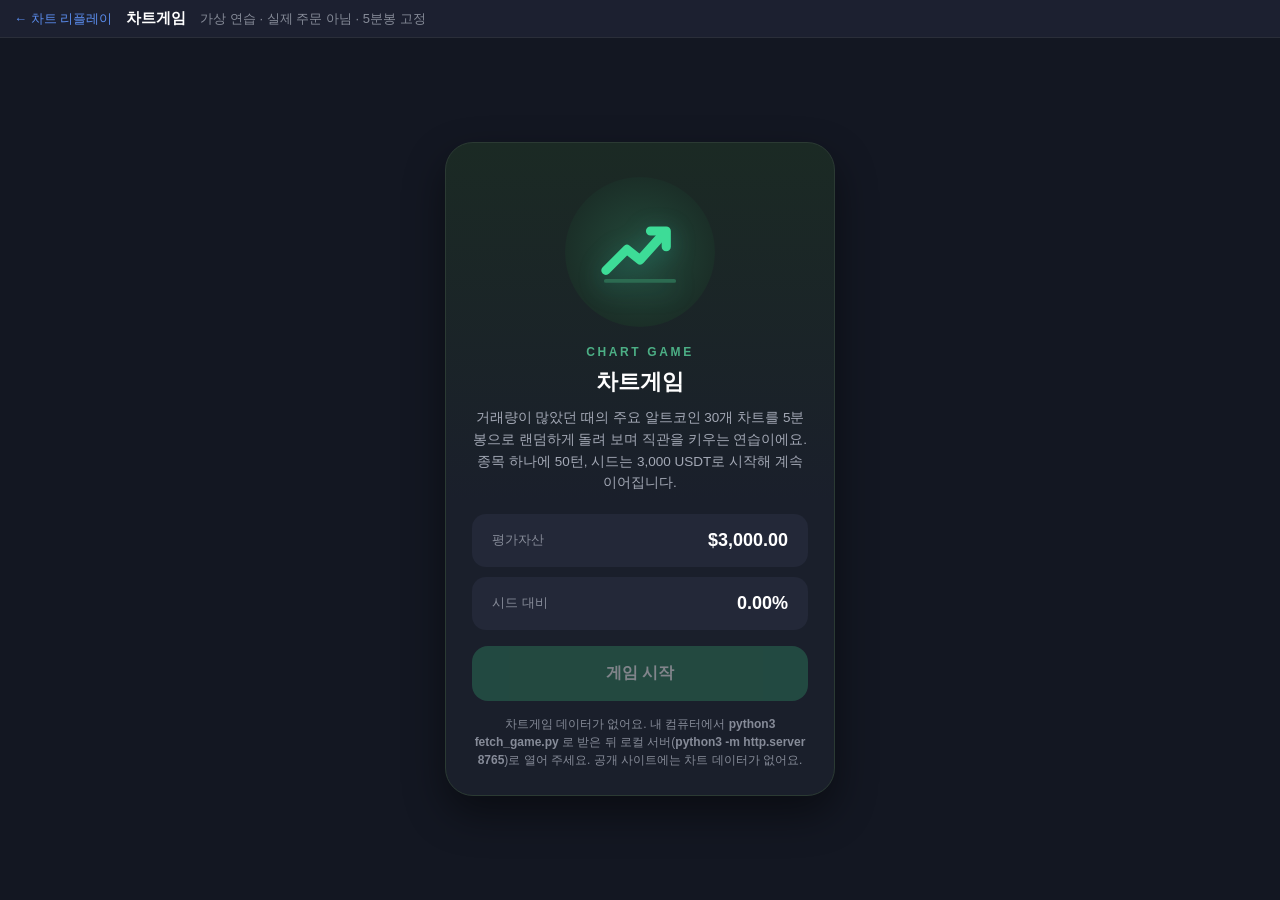
==== game.html @ fd0ad3f1 "차트게임: 거래량 많던 때 주요 알트코인 30개 5분봉 랜덤 연습 - game.html: 시드 3000 USDT 고정(초기화 없음), 종목당 50턴, 새 종목 5초 대기 후 [다음" ====
<!DOCTYPE html>
<html lang="ko">
<head>
<meta charset="utf-8">
<title>차트게임</title>
<script src="lib/lightweight-charts.standalone.production.js"></script>
<link rel="stylesheet" href="draw.css">
<style>
  :root { --bg:#131722; --panel:#1c2030; --card:#1e222d; --line:#2a2e39; --text:#d1d4dc; --dim:#868b98; --up:#26a69a; --down:#ef5350; --accent:#2962ff; --green:#2e7d5b; }
  * { box-sizing:border-box; }
  body { margin:0; background:var(--bg); color:var(--text); font:13px -apple-system, "Apple SD Gothic Neo", sans-serif; height:100vh; display:flex; flex-direction:column; }
  a { color:#5b8def; text-decoration:none; }
  button { background:#262b3c; color:var(--text); border:1px solid #363c4e; border-radius:6px; padding:5px 9px; font:inherit; cursor:pointer; }
  button:hover:not(:disabled) { border-color:#5a6175; }
  button:disabled { opacity:.45; cursor:not-allowed; }
  input { background:#262b3c; color:var(--text); border:1px solid #363c4e; border-radius:6px; padding:5px 8px; font:inherit; }
  .up { color:var(--up); } .down { color:var(--down); } .dim { color:var(--dim); }
  .num { font-variant-numeric:tabular-nums; }
  kbd { display:inline-block; min-width:18px; text-align:center; background:#262b3c; border:1px solid #363c4e; border-radius:3px; padding:0 4px; font:11px ui-monospace, Menlo, monospace; color:#b2b5be; }

  header { display:flex; align-items:center; gap:14px; padding:9px 14px; background:var(--panel); border-bottom:1px solid var(--line); }
  header b { font-size:15px; color:#fff; }

  /* 시작 화면 카드 */
  #home { flex:1; display:flex; align-items:center; justify-content:center; padding:24px; }
  .card { width:390px; background:linear-gradient(180deg, #1b2a24 0%, #1a1f2b 55%); border:1px solid #2b3a33; border-radius:28px; padding:34px 26px 26px; text-align:center; box-shadow:0 18px 40px rgba(0,0,0,.45); }
  .card .ico { width:150px; height:150px; margin:0 auto 18px; border-radius:50%; background:radial-gradient(circle, #23493a 0%, #1b2f28 70%, transparent 72%); display:flex; align-items:center; justify-content:center; }
  .card .ico svg { width:84px; height:84px; filter:drop-shadow(0 6px 12px rgba(38,166,154,.35)); }
  .card .kick { color:#4caf85; letter-spacing:.22em; font-weight:700; font-size:12px; }
  .card h1 { color:#fff; font-size:22px; margin:8px 0 10px; }
  .card p { color:#a3a8b5; line-height:1.6; margin:0 0 20px; font-size:13.5px; }
  .card .row { display:flex; justify-content:space-between; align-items:center; background:#232838; border-radius:14px; padding:16px 20px; margin-bottom:10px; }
  .card .row .l { color:var(--dim); } .card .row .r { color:#fff; font-size:18px; font-weight:700; }
  .card .go { width:100%; background:var(--green); border:none; border-radius:16px; padding:17px 0; color:#fff; font-size:16px; font-weight:700; margin-top:6px; }
  .card .go:hover { background:#348c66; }
  .card .note { margin-top:14px; font-size:12px; color:var(--dim); line-height:1.5; }

  /* 게임 화면 */
  #game { flex:1; display:none; min-height:0; }
  #left { flex:1; min-width:0; display:flex; flex-direction:column; }
  #chart { flex:1; min-width:0; min-height:0; position:relative; overflow:hidden; cursor:crosshair; }
  #legend { position:absolute; top:6px; left:8px; z-index:5; pointer-events:none; font-size:13px; font-variant-numeric:tabular-nums; background:rgba(19,23,34,.75); padding:3px 6px; border-radius:4px; }
  #legend .k { color:var(--dim); margin-left:9px; } #legend .k:first-child { margin-left:0; }
  #bottom { height:200px; flex:none; border-top:1px solid var(--line); background:#161a25; display:flex; flex-direction:column; }
  #bottom .bh { padding:8px 12px; border-bottom:1px solid var(--line); display:flex; gap:12px; align-items:center; }
  #hist { flex:1; overflow:auto; }
  #hist table { border-collapse:collapse; width:100%; font-size:12px; }
  #hist th { position:sticky; top:0; background:#161a25; color:var(--dim); font-weight:normal; text-align:left; padding:6px 10px; white-space:nowrap; }
  #hist td { padding:5px 10px; white-space:nowrap; border-top:1px solid #1f2433; }
  #hist .empty { text-align:center; color:var(--dim); padding:34px 0; }

  #side { width:350px; flex:none; border-left:1px solid var(--line); background:var(--panel); padding:12px; display:flex; flex-direction:column; gap:10px; overflow:auto; }
  .box { background:var(--card); border:1px solid var(--line); border-radius:10px; padding:12px 14px; }
  .kv { display:flex; justify-content:space-between; align-items:baseline; margin-top:6px; }
  .kv .k { color:var(--dim); }
  #roi { font-size:26px; font-weight:700; }
  #eq { font-size:20px; font-weight:700; color:#fff; }
  .turnrow { display:flex; align-items:center; gap:10px; }
  .prog { flex:1; height:6px; background:#2a2e39; border-radius:3px; overflow:hidden; }
  .prog i { display:block; height:100%; width:0; background:#5b8def; border-radius:3px; transition:width .15s; }
  #btnNextCoin { background:#1e2a4a; border-color:#2f4a8a; color:#8fb0ff; white-space:nowrap; min-width:92px; }
  .acts { display:grid; grid-template-columns:1fr 1fr 1fr; gap:8px; }
  .acts button { height:52px; font-size:15px; font-weight:700; border-radius:8px; }
  #btnBuy { background:#1f7a4d; border-color:#26a069; color:#fff; }
  #btnSell { background:#a8363a; border-color:#d0464a; color:#fff; }
  #btnHold { background:#2a2f40; }
  .pcts { display:flex; gap:6px; align-items:center; margin-top:12px; }
  .pcts button { flex:1; padding:6px 0; }
  .pcts button.on { background:#e8eaed; color:#131722; border-color:#e8eaed; font-weight:700; }
  .pcts input { width:62px; text-align:center; padding:6px 4px; }
  .pcts input.on { border-color:#e8eaed; }
  .levrow { display:flex; align-items:center; gap:8px; margin-top:10px; }
  .levrow input { width:58px; text-align:right; }
  .keys { margin-top:12px; color:var(--dim); font-size:12px; display:flex; gap:10px; justify-content:center; flex-wrap:wrap; }
  #msg { min-height:18px; margin-top:8px; font-size:12px; }

  #chartRow { position:relative; }
  #result { position:absolute; inset:0; z-index:8; display:none; align-items:center; justify-content:center; background:rgba(10,12,18,.55); }
  #result .rc { background:var(--card); border:1px solid #363c4e; border-radius:14px; padding:22px 26px; min-width:340px; text-align:center; box-shadow:0 10px 30px rgba(0,0,0,.5); }
  #result h2 { margin:0 0 4px; color:#fff; font-size:20px; }
  #result .big { font-size:24px; font-weight:700; margin:12px 0 4px; }
  #result button { margin-top:16px; background:var(--green); border:none; color:#fff; font-weight:700; padding:10px 28px; border-radius:10px; font-size:14px; }
</style>
</head>
<body>
<header>
  <a href="replay.html">← 차트 리플레이</a>
  <b>차트게임</b>
  <span class="dim">가상 연습 · 실제 주문 아님 · 5분봉 고정</span>
  <span style="margin-left:auto" class="dim" id="hdrNote"></span>
</header>

<section id="home">
  <div class="card">
    <div class="ico"><svg viewBox="0 0 64 64" fill="none"><path d="M6 46 L22 30 L32 38 L50 18" stroke="#3ddc97" stroke-width="7" stroke-linecap="round" stroke-linejoin="round"/><path d="M40 16 H52 V28" stroke="#3ddc97" stroke-width="7" stroke-linecap="round" stroke-linejoin="round"/><path d="M6 54 H58" stroke="#2c6b51" stroke-width="3" stroke-linecap="round"/></svg></div>
    <div class="kick">CHART GAME</div>
    <h1>차트게임</h1>
    <p>거래량이 많았던 때의 주요 알트코인 30개 차트를 5분봉으로 랜덤하게 돌려 보며 직관을 키우는 연습이에요. 종목 하나에 50턴, 시드는 3,000 USDT로 시작해 계속 이어집니다.</p>
    <div class="row"><span class="l">평가자산</span><span class="r num" id="homeEq">$3,000.00</span></div>
    <div class="row"><span class="l">시드 대비</span><span class="r num" id="homeRoi">+0.00%</span></div>
    <button class="go" id="btnGo">게임 시작</button>
    <div class="note" id="homeNote">초기 시드 3,000 USDT 고정 · 잔고 초기화 없음</div>
  </div>
</section>

<section id="game">
  <div id="left">
    <div id="chartRow">
      <div id="tools"></div>
      <div id="chart"><div id="legend"></div><svg id="drawLayer"></svg><div id="drawBar"></div>
        <input id="drawInput" placeholder="글자를 쓰고 Enter"><button id="zoomReset" title="확대 전으로 돌아가기">↺ 확대 풀기</button></div>
      <div id="result"><div class="rc" id="resultBody"></div></div>
    </div>
    <div id="bottom">
      <div class="bh"><b>지난 종목 기록</b><span class="dim num" id="histSum"></span></div>
      <div id="hist"></div>
    </div>
  </div>
  <aside id="side">
    <div class="box">
      <div class="kv" style="margin-top:0">
        <div><div class="dim">수익률 <span style="font-size:11px">(시드 3,000 대비)</span></div><div id="roi" class="num">+0.00%</div></div>
        <div style="text-align:right"><div class="dim">평가자산</div><div id="eq" class="num">$3,000.00</div></div>
      </div>
      <div style="border-top:1px solid var(--line); margin:10px 0 4px"></div>
      <div class="kv"><span class="k">현금(주문 가능)</span><span class="num" id="cash">-</span></div>
      <div class="kv"><span class="k">포지션</span><span class="num" id="posTxt">없음</span></div>
      <div id="posMore" class="num" style="font-size:12px; color:var(--dim); text-align:right; margin-top:3px"></div>
      <div class="kv"><span class="k">이번 종목 손익</span><span class="num" id="roundPnl">-</span></div>
    </div>
    <div class="box">
      <div class="turnrow">
        <span class="dim">턴</span>
        <div class="prog"><i id="progBar"></i></div>
        <span class="num" id="turnTxt">1/50</span>
        <button id="btnNextCoin">⏩ 다음종목</button>
      </div>
    </div>
    <div class="box">
      <div class="acts">
        <button id="btnBuy">매수 (B)</button>
        <button id="btnHold">다음 (H)</button>
        <button id="btnSell">매도 (S)</button>
      </div>
      <div class="pcts" id="pcts">
        <span class="dim">비중</span>
        <button data-p="10">10%</button><button data-p="25">25%</button><button data-p="50">50%</button><button data-p="100" class="on">100%</button>
        <input id="pctIn" placeholder="직접" inputmode="decimal">
      </div>
      <div class="levrow"><span class="dim">레버리지</span><input id="lev" value="10" inputmode="numeric"><span>x</span><span class="dim" style="margin-left:auto">격리 · 시장가 · 수수료 0.05%</span></div>
      <div class="kv"><span class="k" id="availK">주문 가능</span><span class="num" id="avail">-</span></div>
      <div id="msg"></div>
      <div class="keys"><span><kbd>B</kbd> 매수(롱)</span><span><kbd>H</kbd> 다음</span><span><kbd>S</kbd> 매도(숏)</span><span><kbd>N</kbd> 다음종목</span></div>
    </div>
    <div class="dim" style="font-size:12px; line-height:1.6">
      · 매수 = 롱, 매도 = 숏. 포지션과 반대 버튼은 비중만큼 줄이기(100% = 전부 청산).<br>
      · 지금 보이는 마지막 봉 종가에 체결. 강제 청산가는 격리 증거금 기준.<br>
      · 50턴째 봉 또는 [다음종목]에서 열린 포지션은 그 봉 종가로 자동 청산.<br>
      · 새 종목이 시작되면 5초 동안 [다음종목]을 누를 수 없어요.<br>
      · 턴 동안 종목 이름과 날짜는 가려지고, 종목이 끝나면 공개돼요.
    </div>
  </aside>
</section>

<script>
const KST_OFF = 9 * 3600;
const $ = (id) => document.getElementById(id);
const SEED = 3000;              // 초기 시드 고정
const TURNS = 50;               // 종목 하나당 턴 수
const PRE = 200;                // 시작할 때 미리 보여 주는 봉
const LOCK_MS = 5000;           // 새 종목 시작 후 [다음종목] 막는 시간
const FEE = 0.0005;             // 편도 수수료 0.05%
const STORE = 'chart-game-v1';  // 기존 연습 계좌(replay-account)와 따로

// draw.js 가 쓰는 공통 이름
let meta = { symbol: 'GAME', quote: 'USDT' };
let tfSec = 300;
let agg = [];                   // 지금까지 보이는 5분봉
let cursor = -1;                // 보이는 봉이 있으면 0 이상
let precision = 2;

// ---------------------------------------------------------------- 상태 (브라우저에만 저장)
let S = null;                   // { cash, lev, pos, round, history, n }
let full = [];                  // 이번 종목 봉 전체 (미리 보기 200 + 턴 50)
let index = null;
let nextLockTimer = null;

function newState() { return { cash: SEED, lev: 10, pos: null, round: null, history: [], n: 0 }; }
function loadState() {
  try { S = JSON.parse(localStorage.getItem(STORE)); } catch (e) { S = null; }
  if (!S || typeof S.cash !== 'number') S = newState();
}
function saveState() { localStorage.setItem(STORE, JSON.stringify(S)); }

// ---------------------------------------------------------------- 표시 도구
function pad(n) { return String(n).padStart(2, '0'); }
function fmtKstReal(ts) {
  const d = new Date((ts + KST_OFF) * 1000);
  return `${d.getUTCFullYear()}-${pad(d.getUTCMonth() + 1)}-${pad(d.getUTCDate())} ${pad(d.getUTCHours())}:${pad(d.getUTCMinutes())}`;
}
const hidden = () => !!(S && S.round && !S.round.done);
// 턴 동안은 날짜를 가린다(시각만). draw.js 의 수직선 이름표도 이걸 쓴다.
function fmtKst(ts) { const s = fmtKstReal(ts); return hidden() ? '····-··-·· ' + s.slice(11) : s; }
function fmtP(p) { return Number(p).toFixed(precision); }
function fmtBig(x) { if (x >= 1e8) return (x / 1e8).toFixed(2) + '억'; if (x >= 1e4) return (x / 1e4).toFixed(1) + '만'; return x.toFixed(0); }
function sgn(x, d = 2) { return (x > 0 ? '+' : '') + x.toFixed(d); }
const cls = (x) => (x > 0 ? 'up' : x < 0 ? 'down' : 'dim');
const usd = (x) => (x < 0 ? '-' : '') + '$' + Math.abs(x).toLocaleString('en-US', { minimumFractionDigits: 2, maximumFractionDigits: 2 });
const usdS = (x) => (x > 0 ? '+' : '') + usd(x);
let msgTimer = null;
function flash(msg, ms = 2600, kind = 'down') {
  $('msg').innerHTML = `<span class="${kind}">${msg}</span>`;
  clearTimeout(msgTimer); msgTimer = setTimeout(() => { $('msg').innerHTML = ''; }, ms);
}

// ---------------------------------------------------------------- 차트
const chart = LightweightCharts.createChart($('chart'), {
  autoSize: true,
  layout: { background: { color: '#131722' }, textColor: '#d1d4dc', fontFamily: '-apple-system, "Apple SD Gothic Neo", sans-serif' },
  grid: { vertLines: { visible: false }, horzLines: { visible: false } },
  crosshair: { mode: LightweightCharts.CrosshairMode.Normal },
  rightPriceScale: { borderColor: '#2a2e39' },
  timeScale: { borderColor: '#2a2e39', timeVisible: true, secondsVisible: false, rightOffset: 8,
    tickMarkFormatter: (t) => { const s = fmtKst(t - KST_OFF); return hidden() ? s.slice(11) : (s.slice(11) === '00:00' ? s.slice(5, 10) : s.slice(11)); } },
  localization: { locale: 'ko-KR', timeFormatter: (t) => fmtKst(t - KST_OFF) },
});
const candle = chart.addCandlestickSeries({ upColor: '#26a69a', downColor: '#ef5350', borderVisible: false, wickUpColor: '#26a69a', wickDownColor: '#ef5350' });
const volume = chart.addHistogramSeries({ priceFormat: { type: 'volume' }, priceScaleId: 'vol', priceLineVisible: false, lastValueVisible: false });
chart.priceScale('vol').applyOptions({ scaleMargins: { top: 0.8, bottom: 0 } });
candle.priceScale().applyOptions({ scaleMargins: { top: 0.06, bottom: 0.24 } });
let entryLine = null, liqLine = null;

const toC = (a) => ({ time: a.t + KST_OFF, open: a.o, high: a.h, low: a.l, close: a.c });
const toV = (a) => ({ time: a.t + KST_OFF, value: a.v, color: a.c >= a.o ? 'rgba(38,166,154,.5)' : 'rgba(239,83,80,.5)' });

function setPrecisionFor(price) {
  precision = Math.min(8, Math.max(2, 4 - Math.floor(Math.log10(Math.max(price, 1e-9)))));
  candle.applyOptions({ priceFormat: { type: 'price', precision, minMove: Math.pow(10, -precision) } });
}

function legend(a, prev) {
  if (!a) { $('legend').innerHTML = ''; return; }
  const ch = prev ? (a.c / prev.c - 1) * 100 : 0;
  const c = a.c >= a.o ? 'up' : 'down';
  $('legend').innerHTML = `<span class="k">${hidden() ? '??? · 5분' : esc(S.round.name) + ' ' + S.round.short + ' · 5분'}</span>` +
    `<span class="k">시</span> <span class="${c}">${fmtP(a.o)}</span><span class="k">고</span> <span class="${c}">${fmtP(a.h)}</span>` +
    `<span class="k">저</span> <span class="${c}">${fmtP(a.l)}</span><span class="k">종</span> <span class="${c}">${fmtP(a.c)}</span>` +
    `<span class="k">등락</span> <span class="${cls(ch)}">${sgn(ch)}%</span><span class="k">거래대금</span> ${fmtBig(a.qv || a.v * a.c)}`;
}
const esc = (s) => String(s).replace(/[&<>"]/g, (c) => ({ '&': '&amp;', '<': '&lt;', '>': '&gt;', '"': '&quot;' }[c]));
chart.subscribeCrosshairMove((p) => {
  if (!agg.length) return;
  let i = agg.length - 1;
  if (p && p.time != null) { const k = agg.findIndex((a) => a.t + KST_OFF === p.time); if (k >= 0) i = k; }
  legend(agg[i], agg[i - 1]);
});

// ---------------------------------------------------------------- 데이터
async function fetchText(url) {
  const res = await fetch(url, url.endsWith('index.json') ? { cache: 'no-store' } : {});
  if (!res.ok) throw new Error(res.status);
  const buf = new Uint8Array(await res.arrayBuffer());
  if (buf[0] === 0x1f && buf[1] === 0x8b) return await new Response(new Blob([buf]).stream().pipeThrough(new DecompressionStream('gzip'))).text();
  return new TextDecoder().decode(buf);
}
const fileCache = new Map();
async function loadFile(f) {
  if (!fileCache.has(f)) {
    fileCache.set(f, fetchText('data/' + f).then((txt) => {
      const out = [];
      const lines = txt.split(/\r?\n/);
      for (let i = 1; i < lines.length; i++) {
        const r = lines[i].split(',');
        if (r.length < 6) continue;
        out.push({ t: +r[0], o: +r[1], h: +r[2], l: +r[3], c: +r[4], v: +r[5], qv: r[6] ? +r[6] : 0 });
      }
      return out;
    }));
    if (fileCache.size > 12) fileCache.delete(fileCache.keys().next().value);
  }
  return fileCache.get(f);
}
const ymOf = (ts) => { const d = new Date(ts * 1000); return `${d.getUTCFullYear()}-${pad(d.getUTCMonth() + 1)}`; };

// 기간 안에서 start(첫 턴 봉 시각) 를 받으면 그 앞 200봉 + 뒤 49봉을 모은다. 빈 구간이 있으면 null.
async function buildWindow(per, start) {
  const from = start - (PRE - 1) * 300, to = start + (TURNS - 1) * 300;
  if (from < per.start || to >= per.end) return null;
  const months = [...new Set([ymOf(from), ymOf(to)])];
  if (months.some((m) => !per.files[m])) return null;
  const parts = await Promise.all(months.map((m) => loadFile(per.files[m])));
  const rows = [].concat(...parts).filter((a) => a.t >= from && a.t <= to);
  const seen = new Set(); const out = [];
  for (const a of rows) if (!seen.has(a.t)) { seen.add(a.t); out.push(a); }
  out.sort((a, b) => a.t - b.t);
  const firstTurn = out.findIndex((a) => a.t === start);
  if (out.length < PRE + TURNS - 1 - 3 || firstTurn < PRE - 1 - 3) return null;  // 봉이 몇 개 빠진 정도는 괜찮다
  return { rows: out, firstTurn };
}

async function pickRound() {
  const coins = index.coins;
  const last = S.history.length ? S.history[S.history.length - 1] : null;
  for (let tries = 0; tries < 40; tries++) {
    const c = coins[Math.floor(Math.random() * coins.length)];
    if (last && coins.length > 1 && c.short === last.short && tries < 30) continue;   // 같은 종목 연달아 피하기
    // 종목 안에서는 기간 길이에 비례해 시각을 뽑는다
    const spans = c.periods.map((p) => Math.max(0, (p.end - p.start) / 300 - PRE - TURNS));
    const tot = spans.reduce((s, x) => s + x, 0);
    if (tot <= 0) continue;
    let r = Math.random() * tot, k = 0;
    while (k < spans.length - 1 && r >= spans[k]) { r -= spans[k]; k++; }
    const per = c.periods[k];
    const start = per.start + (PRE - 1 + Math.floor(Math.random() * spans[k])) * 300;
    const w = await buildWindow(per, start);
    if (!w) continue;
    return { short: c.short, name: c.name, symbol: c.symbol, pk: k, start, sources: per.sources };
  }
  throw new Error('뽑을 수 있는 차트가 없어요');
}

// ---------------------------------------------------------------- 그리기
function turnIdx() { return S.round.firstTurn + S.round.turn - 1; }   // full 안에서 지금 보이는 마지막 봉
function lastBar() { return agg[agg.length - 1]; }

function showChart(fit) {
  const upto = turnIdx();
  agg = full.slice(0, upto + 1);
  cursor = agg.length - 1;
  candle.setData(agg.map(toC));
  volume.setData(agg.map(toV));
  if (fit) chart.timeScale().setVisibleLogicalRange({ from: agg.length - 120, to: agg.length + 8 });
  legend(lastBar(), agg[agg.length - 2]);
  chart.applyOptions({});   // 눈금 이름표(날짜 가림)를 다시 그리게
}
function appendBar() {
  const upto = turnIdx();
  while (agg.length <= upto) {
    const a = full[agg.length];
    agg.push(a); candle.update(toC(a)); volume.update(toV(a));
  }
  cursor = agg.length - 1;
  legend(lastBar(), agg[agg.length - 2]);
}

// ---------------------------------------------------------------- 계좌
const liqPrice = (p) => { const k = p.margin / p.notional; return p.side === 'long' ? p.entry * (1 - k) : p.entry * (1 + k); };
function upnl(px) {                         // 미실현 손익(지금 청산할 때 수수료 포함)
  const p = S.pos; if (!p) return 0;
  const qty = p.notional / p.entry;
  return (p.side === 'long' ? 1 : -1) * qty * (px - p.entry) - qty * px * FEE;
}
function equity() {
  const px = agg.length ? lastBar().c : 0;
  return S.cash + (S.pos ? S.pos.margin + upnl(px) : 0);
}
function curPct() {
  const v = $('pctIn').value.trim();
  if (v !== '') { const x = parseFloat(v); return isFinite(x) ? Math.min(100, Math.max(0, x)) : 0; }
  const b = document.querySelector('#pcts button.on');
  return b ? +b.dataset.p : 100;
}
function getLev() { let l = Math.round(+$('lev').value || 10); l = Math.min(125, Math.max(1, l)); return l; }

function closePart(frac, why) {             // frac: 포지션의 몇 분의 몇을 지금 종가에 닫을지
  const p = S.pos; if (!p) return 0;
  const px = lastBar().c;
  frac = Math.min(1, Math.max(0, frac));
  const qty = p.notional / p.entry * frac;
  const margin = p.margin * frac;
  const pnl = (p.side === 'long' ? 1 : -1) * qty * (px - p.entry) - qty * px * FEE;
  S.cash += margin + pnl;
  S.round.pnl += pnl;
  if (frac >= 0.9999) S.pos = null;
  else { p.notional *= 1 - frac; p.margin *= 1 - frac; }
  if (why) flash(`${why}: ${usdS(pnl)} (종가 ${fmtP(px)})`, 3200, pnl >= 0 ? 'up' : 'down');
  return pnl;
}

function order(side) {
  if (!S.round || S.round.done) return;
  const px = lastBar().c;
  const pct = curPct() / 100;
  if (pct <= 0) { flash('비중을 골라 주세요.'); return; }
  const p = S.pos;
  if (p && p.side !== side) {                // 반대 버튼 = 비중만큼 줄이기
    closePart(pct, pct >= 0.9999 ? '청산' : `${Math.round(pct * 100)}% 줄임`);
    S.round.acts++;
    afterChange(); return;
  }
  const lev = p ? p.lev : getLev();
  if (S.cash < 1) { flash('더 이상 주문할 수 없음 (현금 부족)'); return; }
  const margin = pct >= 0.9999 ? S.cash / (1 + lev * FEE) : S.cash * pct;
  const notional = margin * lev;
  const fee = notional * FEE;
  if (margin + fee > S.cash + 1e-9 || margin < 0.5) { flash('주문 금액이 너무 작거나 현금이 모자라요.'); return; }
  S.cash -= margin + fee;
  S.round.pnl -= fee;
  if (p) {                                   // 같은 방향 = 추가매수, 평단 다시 계산
    const q0 = p.notional / p.entry, q1 = notional / px;
    p.notional += notional; p.margin += margin;
    p.entry = p.notional / (q0 + q1);
    p.adds++;
  } else {
    S.pos = { side, entry: px, notional, margin, lev, adds: 0 };
    S.round.entries++;
  }
  S.round.acts++;
  flash(`${side === 'long' ? '매수(롱)' : '매도(숏)'} 체결 ${usd(notional)} @ ${fmtP(px)}`, 2600, side === 'long' ? 'up' : 'down');
  afterChange();
}

function checkLiq(a) {                       // 새 봉이 강제 청산가를 건드렸는지
  const p = S.pos; if (!p) return;
  const lq = liqPrice(p);
  if ((p.side === 'long' && a.l <= lq) || (p.side === 'short' && a.h >= lq)) {
    S.round.pnl -= p.margin;
    S.round.liq = true;
    S.pos = null;
    flash(`강제 청산: 증거금 ${usd(p.margin)} 잃음 (청산가 ${fmtP(lq)})`, 4500);
  }
}

// ---------------------------------------------------------------- 턴 · 종목
function nextTurn() {
  if (!S.round || S.round.done) return;
  if (S.round.turn >= TURNS) return;
  S.round.turn++;
  appendBar();
  checkLiq(lastBar());
  if (S.round.turn >= TURNS) endRound('50턴 끝');
  else { saveState(); render(); }
}

function endRound(why) {
  const r = S.round;
  if (S.pos) closePart(1, null);
  r.done = true;
  const a0 = full[r.firstTurn], a1 = full[turnIdx()];
  S.n++;
  S.history.push({ n: S.n, short: r.short, name: r.name, symbol: r.symbol, from: a0.t, to: a1.t, turns: r.turn,
    entries: r.entries, pnl: r.pnl, startCash: r.startCash, endCash: S.cash, liq: !!r.liq, why });
  saveState();
  showResult();
  chart.applyOptions({});
  render();
}

function showResult() {
  const h = S.history[S.history.length - 1];
  const pct = h.pnl / h.startCash * 100;
  $('resultBody').innerHTML = `<div class="dim">${h.why === '50턴 끝' ? '50턴 끝' : h.turns + '턴에서 넘김'} · 종목 공개</div>` +
    `<h2>${esc(h.name)} (${h.short})</h2>` +
    `<div class="dim num">${fmtKstReal(h.from)} ~ ${fmtKstReal(h.to)} KST · 5분봉 · ${esc(h.symbol)}</div>` +
    `<div class="big num ${cls(h.pnl)}">${usdS(h.pnl)} (${sgn(pct)}%)</div>` +
    `<div class="dim">진입 ${h.entries}회${h.liq ? ' · <span class="down">강제 청산 있음</span>' : ''} · 잔고 ${usd(h.endCash)}</div>` +
    `<button id="btnResNext">다음종목 (N)</button>`;
  $('result').style.display = 'flex';
  $('btnResNext').onclick = () => startRound();
}

let starting = false;
async function startRound() {
  if (starting) return;
  if (S.round && !S.round.done) {
    if (Date.now() - S.round.startedAt < LOCK_MS) return;
    endRound(`${S.round.turn}턴에서 넘김`);
  }
  starting = true;
  $('result').style.display = 'none';
  $('btnNextCoin').disabled = true;
  try {
    const pick = await pickRound();
    const c = index.coins.find((x) => x.short === pick.short);
    const w = await buildWindow(c.periods[pick.pk], pick.start);
    full = w.rows;
    S.round = { ...pick, firstTurn: w.firstTurn, turn: 1, startedAt: Date.now(), startCash: S.cash, pnl: 0, entries: 0, acts: 0, done: false };
    // 그린 것은 종목마다 새로 (앞 종목 선이 남지 않게)
    drawings = []; saveDrawings();
    const prev = S.history[S.history.length - 1];
    setPrecisionFor(full[w.firstTurn].c);
    saveState();
    showChart(true);
    render();
    if (prev && prev.why !== '50턴 끝' && S.history.length) flash(`지난 종목: ${prev.name} ${prev.short} ${usdS(prev.pnl)}`, 4000, prev.pnl >= 0 ? 'up' : 'down');
  } catch (e) {
    flash('차트를 불러오지 못했어요: ' + e.message, 6000);
  } finally { starting = false; updateNextBtn(); }
}

async function resumeRound() {               // 새로고침 뒤 이어하기
  const r = S.round;
  const c = index.coins.find((x) => x.short === r.short);
  const w = c ? await buildWindow(c.periods[r.pk], r.start) : null;
  if (!w) {                                   // 데이터가 바뀌어 같은 차트를 못 찾으면 그 종목은 지금 상태로 끝낸다
    full = []; agg = []; S.round = null; S.pos = null; saveState(); return startRound();
  }
  full = w.rows; r.firstTurn = w.firstTurn;
  setPrecisionFor(full[w.firstTurn].c);
  showChart(true);
  if (r.done) showResult();
  render();
}

// ---------------------------------------------------------------- 화면 갱신
function render() {
  const eq = equity();
  const roi = (eq / SEED - 1) * 100;
  $('roi').textContent = sgn(roi) + '%'; $('roi').className = 'num ' + cls(roi);
  $('eq').textContent = usd(eq);
  $('cash').textContent = usd(S.cash);
  const p = S.pos;
  if (p && agg.length) {
    const px = lastBar().c, u = upnl(px);
    $('posTxt').innerHTML = `<span class="${p.side === 'long' ? 'up' : 'down'}">${p.side === 'long' ? '롱' : '숏'} ${p.lev}x</span> ${usd(p.notional)}`;
    $('posMore').innerHTML = `평단 ${fmtP(p.entry)} · 증거금 ${usd(p.margin)} · 청산가 ${fmtP(liqPrice(p))}<br>` +
      `미실현 <span class="${cls(u)}">${usdS(u)} (ROE ${sgn(u / p.margin * 100)}%)</span>${p.adds ? ` · 추가 ${p.adds}회` : ''}`;
  } else { $('posTxt').textContent = '없음'; $('posMore').innerHTML = ''; }
  const r = S.round;
  if (r) {
    const rp = r.pnl + (p ? upnl(lastBar().c) : 0);
    $('roundPnl').innerHTML = `<span class="${cls(rp)}">${usdS(rp)}</span>`;
    $('turnTxt').textContent = `${r.turn}/${TURNS}`;
    $('progBar').style.width = (r.turn / TURNS * 100) + '%';
  }
  // 주문 가능 / 줄이기 안내
  const pct = curPct();
  if (p) {
    $('availK').textContent = '주문 가능';
    $('avail').innerHTML = `${usd(S.cash)} <span class="dim">· 반대 버튼 = 포지션 ${pct}% 줄이기</span>`;
  } else {
    const lev = getLev();
    const m = pct >= 100 ? S.cash / (1 + lev * FEE) : S.cash * pct / 100;
    $('availK').textContent = '주문 가능';
    $('avail').innerHTML = `${usd(S.cash)} <span class="dim">· 이번 주문 ${usd(m * lev)}</span>`;
  }
  $('lev').disabled = !!p;
  const playing = r && !r.done;
  $('btnBuy').disabled = $('btnSell').disabled = !playing || (S.cash < 1 && !p);
  $('btnHold').disabled = !playing || r.turn >= TURNS;
  if (playing && S.cash < 1 && !p) $('msg').innerHTML = '<span class="down">더 이상 주문할 수 없음</span>';
  updateNextBtn();
  syncLines();
  renderHist();
}

function updateNextBtn() {
  const r = S.round, b = $('btnNextCoin');
  clearTimeout(nextLockTimer);
  if (!r || starting) { b.disabled = true; return; }
  const left = LOCK_MS - (Date.now() - r.startedAt);
  if (!r.done && left > 0) {
    b.disabled = true; b.textContent = `⏳ ${Math.ceil(left / 1000)}초`;
    nextLockTimer = setTimeout(updateNextBtn, Math.min(250, left));
  } else { b.disabled = false; b.textContent = '⏩ 다음종목'; }
}

function syncLines() {
  if (entryLine) { candle.removePriceLine(entryLine); entryLine = null; }
  if (liqLine) { candle.removePriceLine(liqLine); liqLine = null; }
  const p = S.pos; if (!p) return;
  entryLine = candle.createPriceLine({ price: p.entry, color: p.side === 'long' ? '#26a69a' : '#ef5350', lineWidth: 1, lineStyle: 0, axisLabelVisible: true, title: `${p.side === 'long' ? '롱' : '숏'} 평단` });
  liqLine = candle.createPriceLine({ price: liqPrice(p), color: '#f0b90b', lineWidth: 1, lineStyle: 2, axisLabelVisible: true, title: '청산가' });
}

function renderHist() {
  const h = S.history;
  const tot = h.reduce((s, x) => s + x.pnl, 0), wins = h.filter((x) => x.pnl > 0).length;
  $('histSum').innerHTML = h.length ? `${h.length}종목 · 손익 <span class="${cls(tot)}">${usdS(tot)}</span> · 이긴 종목 ${wins}/${h.length}` : '';
  if (!h.length) { $('hist').innerHTML = '<div class="empty">아직 끝난 종목이 없어요.</div>'; return; }
  $('hist').innerHTML = '<table><tr><th>순번</th><th>종목</th><th>기간 (KST)</th><th>턴</th><th>진입</th><th>손익</th><th>수익률</th><th>끝 잔고</th></tr>' +
    h.slice().reverse().map((x) => `<tr><td>${x.n}</td><td>${esc(x.name)} <span class="dim">${x.short}</span></td>` +
      `<td class="num">${fmtKstReal(x.from)} ~ ${fmtKstReal(x.to).slice(11)}</td><td>${x.turns}</td><td>${x.entries}회${x.liq ? ' <span class="down">청산</span>' : ''}</td>` +
      `<td class="num ${cls(x.pnl)}">${usdS(x.pnl)}</td><td class="num ${cls(x.pnl)}">${sgn(x.pnl / x.startCash * 100)}%</td><td class="num">${usd(x.endCash)}</td></tr>`).join('') + '</table>';
}

function afterChange() { saveState(); render(); }

// ---------------------------------------------------------------- 시작 화면
function renderHome() {
  const eq = S.cash + (S.pos ? S.pos.margin : 0);
  $('homeEq').textContent = usd(eq);
  const roi = (eq / SEED - 1) * 100;
  $('homeRoi').textContent = sgn(roi) + '%'; $('homeRoi').className = 'r num ' + cls(roi);
  $('btnGo').textContent = S.round || S.history.length ? '게임 이어하기' : '게임 시작';
}
async function enterGame() {
  if (!index) return;
  $('home').style.display = 'none';
  $('game').style.display = 'flex';
  if (S.round) await resumeRound(); else await startRound();
}

// ---------------------------------------------------------------- 이벤트
$('btnGo').onclick = enterGame;
$('btnBuy').onclick = () => order('long');
$('btnSell').onclick = () => order('short');
$('btnHold').onclick = nextTurn;
$('btnNextCoin').onclick = () => startRound();
$('pcts').addEventListener('click', (e) => {
  const b = e.target.closest('button[data-p]'); if (!b) return;
  document.querySelectorAll('#pcts button').forEach((x) => x.classList.toggle('on', x === b));
  $('pctIn').value = ''; $('pctIn').classList.remove('on'); render();
});
$('pctIn').addEventListener('input', () => {
  const on = $('pctIn').value.trim() !== '';
  $('pctIn').classList.toggle('on', on);
  document.querySelectorAll('#pcts button').forEach((x) => x.classList.toggle('on', !on && x.dataset.p === '100'));
  render();
});
$('lev').addEventListener('change', () => { $('lev').value = getLev(); S.lev = getLev(); saveState(); render(); });
document.addEventListener('keydown', (e) => {
  if ($('game').style.display !== 'flex') return;
  const t = e.target.tagName;
  if (t === 'INPUT' || t === 'SELECT' || t === 'TEXTAREA' || e.metaKey || e.ctrlKey || e.altKey || e.repeat) return;
  const k = e.key.toLowerCase();
  if (k === 'b') order('long');
  else if (k === 's') order('short');
  else if (k === 'h') nextTurn();
  else if (k === 'n') { if (!$('btnNextCoin').disabled || (S.round && S.round.done)) startRound(); }
  else return;
  e.preventDefault();
});
document.addEventListener('click', (e) => { const b = e.target.closest('button'); if (b) b.blur(); });

// ---------------------------------------------------------------- 시작
loadState();
$('lev').value = S.lev || 10;
renderHome();
(async () => {
  try { index = JSON.parse(await fetchText('data/game/index.json')); } catch (e) { index = null; }
  if (!index || !index.coins || !index.coins.length) {
    $('btnGo').disabled = true;
    $('homeNote').innerHTML = '차트게임 데이터가 없어요. 내 컴퓨터에서 <b>python3 fetch_game.py</b> 로 받은 뒤 ' +
      '로컬 서버(<b>python3 -m http.server 8765</b>)로 열어 주세요. 공개 사이트에는 차트 데이터가 없어요.';
    return;
  }
  $('hdrNote').textContent = `종목 ${index.coins.length}개` + (index.missing && index.missing.length ? ` · 빠진 구간 ${index.missing.length}곳(README 참고)` : '');
  if (index.missing && index.missing.length) $('hdrNote').title = index.missing.join('\n');
})();
</script>
<script src="draw.js"></script>
<script>
loadDrawings();
</script>
</body>
</html>
---- draw.css ----
/* 차트 그리기 도구 (replay.html · game.html 공통) */
#chartRow { flex:1; display:flex; min-height:0; }
#tools { width:46px; flex:none; background:#131722; border-right:1px solid var(--line); display:flex; flex-direction:column; align-items:center; padding:4px 0; gap:2px; overflow-y:auto; }
#tools .tb { position:relative; width:38px; height:38px; flex:none; padding:0; border:none; background:none; color:#b2b5be; border-radius:4px; display:flex; align-items:center; justify-content:center; }
#tools .tb:hover { background:#2a2e39; color:#fff; }
#tools .tb.on { color:#2962ff; background:#1e2a4a; }
#tools .tb svg, #flyout svg { width:28px; height:28px; fill:none; stroke:currentColor; stroke-width:1.4; stroke-linecap:round; stroke-linejoin:round; pointer-events:none; }
#tools .tb .more { position:absolute; right:0; bottom:0; width:12px; height:12px; }
#tools .tb .more::after { content:''; position:absolute; right:2px; bottom:2px; border-left:5px solid transparent; border-bottom:5px solid #868b98; }
#tools .tb .more:hover::after { border-bottom-color:#fff; }
#tools .tsep { width:28px; height:1px; background:var(--line); margin:4px 0; flex:none; }
#flyout { position:fixed; z-index:50; background:#1e222d; border:1px solid #363c4e; border-radius:6px; padding:4px 0; box-shadow:0 6px 18px rgba(0,0,0,.55); min-width:210px; }
#flyout .fi { display:flex; align-items:center; gap:10px; padding:4px 12px; cursor:pointer; color:#d1d4dc; white-space:nowrap; }
#flyout .fi:hover { background:#2a2e39; } #flyout .fi.on { color:#2962ff; }
#flyout .fi kbd { margin-left:auto; }
#flyout.emo { display:grid; grid-template-columns:repeat(5, 38px); min-width:0; padding:6px; gap:2px; }
#flyout.emo span { font-size:22px; text-align:center; cursor:pointer; border-radius:4px; padding:3px 0; }
#flyout.emo span:hover, #flyout.emo span.on { background:#2a2e39; }
#drawLayer { position:absolute; left:0; top:0; width:100%; height:100%; pointer-events:none; z-index:3; font-family:-apple-system, "Apple SD Gothic Neo", sans-serif; }
#chart.drawing, #chart.drawing * { cursor:crosshair !important; }
#chart.dhov, #chart.dhov * { cursor:pointer !important; }
#chart.dmov, #chart.dmov * { cursor:move !important; }
#drawBar { position:absolute; top:40px; left:50%; transform:translateX(-50%); z-index:6; display:none; gap:6px; align-items:center; background:#1e222d; border:1px solid #363c4e; border-radius:6px; padding:4px 8px; font-size:12px; white-space:nowrap; }
#drawBar .sw { width:16px; height:16px; border-radius:50%; cursor:pointer; border:2px solid #1e222d; box-shadow:0 0 0 1px #434651; }
#drawBar .sw.on { box-shadow:0 0 0 2px #fff; }
#drawBar button, #drawBar select { padding:2px 7px; font-size:12px; }
#drawInput { position:absolute; z-index:7; display:none; width:220px; font-size:14px; }
#zoomReset { position:absolute; top:40px; left:8px; z-index:6; display:none; font-size:12px; padding:3px 9px; }
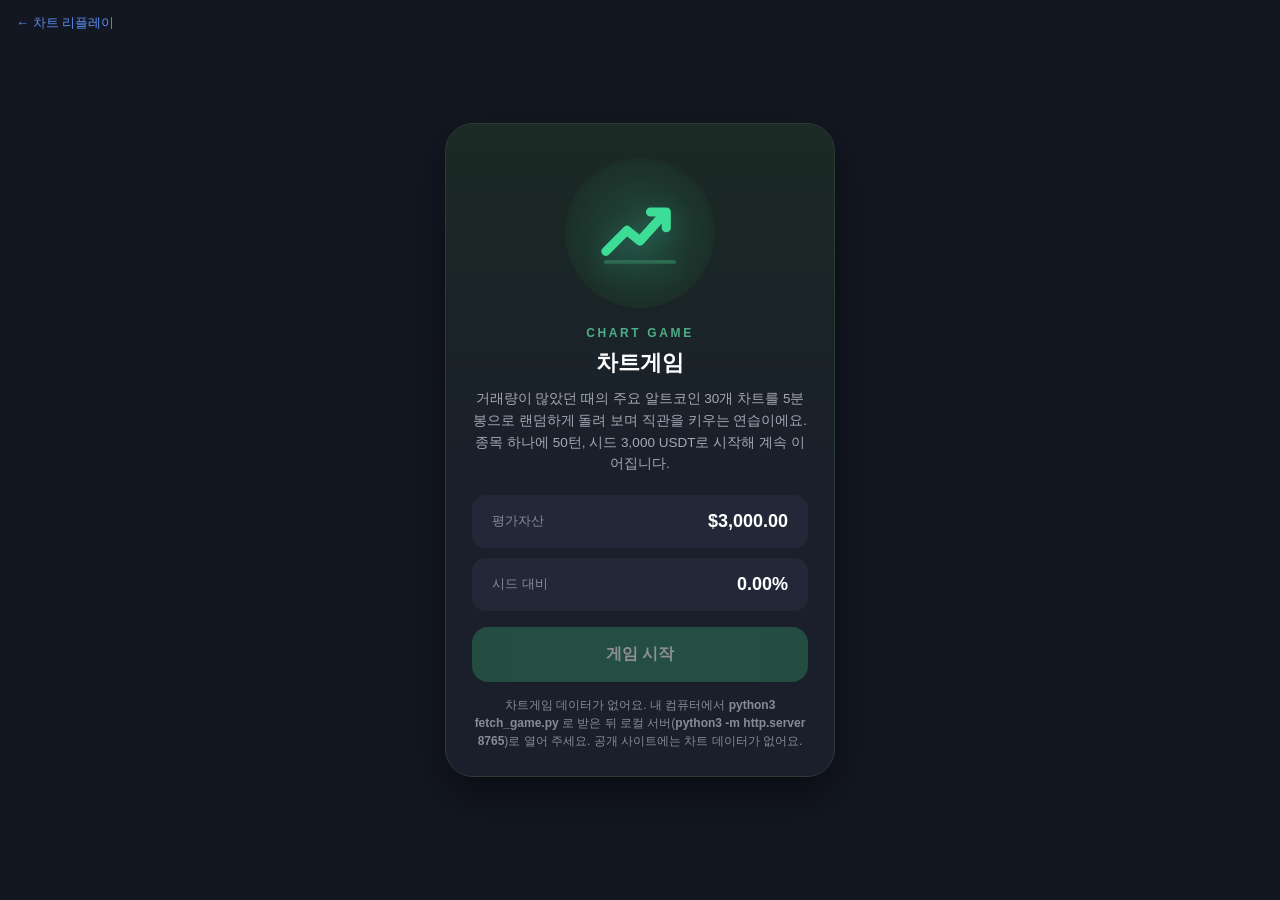
==== commit dae4eb2e: "차트게임을 리플레이 화면 위로: 지정가·TP/SL·Reduce-Only·부분 청산·기록 탭 등 리플레이 기능 그대로, 레버리지 3배·격리·수수료 0.02% 고정 - 주문 기록(Or" ====
--- a/game.html
+++ b/game.html
@@ -3,645 +3,10 @@
 <head>
 <meta charset="utf-8">
 <title>차트게임</title>
-<script src="lib/lightweight-charts.standalone.production.js"></script>
-<link rel="stylesheet" href="draw.css">
-<style>
-  :root { --bg:#131722; --panel:#1c2030; --card:#1e222d; --line:#2a2e39; --text:#d1d4dc; --dim:#868b98; --up:#26a69a; --down:#ef5350; --accent:#2962ff; --green:#2e7d5b; }
-  * { box-sizing:border-box; }
-  body { margin:0; background:var(--bg); color:var(--text); font:13px -apple-system, "Apple SD Gothic Neo", sans-serif; height:100vh; display:flex; flex-direction:column; }
-  a { color:#5b8def; text-decoration:none; }
-  button { background:#262b3c; color:var(--text); border:1px solid #363c4e; border-radius:6px; padding:5px 9px; font:inherit; cursor:pointer; }
-  button:hover:not(:disabled) { border-color:#5a6175; }
-  button:disabled { opacity:.45; cursor:not-allowed; }
-  input { background:#262b3c; color:var(--text); border:1px solid #363c4e; border-radius:6px; padding:5px 8px; font:inherit; }
-  .up { color:var(--up); } .down { color:var(--down); } .dim { color:var(--dim); }
-  .num { font-variant-numeric:tabular-nums; }
-  kbd { display:inline-block; min-width:18px; text-align:center; background:#262b3c; border:1px solid #363c4e; border-radius:3px; padding:0 4px; font:11px ui-monospace, Menlo, monospace; color:#b2b5be; }
-
-  header { display:flex; align-items:center; gap:14px; padding:9px 14px; background:var(--panel); border-bottom:1px solid var(--line); }
-  header b { font-size:15px; color:#fff; }
-
-  /* 시작 화면 카드 */
-  #home { flex:1; display:flex; align-items:center; justify-content:center; padding:24px; }
-  .card { width:390px; background:linear-gradient(180deg, #1b2a24 0%, #1a1f2b 55%); border:1px solid #2b3a33; border-radius:28px; padding:34px 26px 26px; text-align:center; box-shadow:0 18px 40px rgba(0,0,0,.45); }
-  .card .ico { width:150px; height:150px; margin:0 auto 18px; border-radius:50%; background:radial-gradient(circle, #23493a 0%, #1b2f28 70%, transparent 72%); display:flex; align-items:center; justify-content:center; }
-  .card .ico svg { width:84px; height:84px; filter:drop-shadow(0 6px 12px rgba(38,166,154,.35)); }
-  .card .kick { color:#4caf85; letter-spacing:.22em; font-weight:700; font-size:12px; }
-  .card h1 { color:#fff; font-size:22px; margin:8px 0 10px; }
-  .card p { color:#a3a8b5; line-height:1.6; margin:0 0 20px; font-size:13.5px; }
-  .card .row { display:flex; justify-content:space-between; align-items:center; background:#232838; border-radius:14px; padding:16px 20px; margin-bottom:10px; }
-  .card .row .l { color:var(--dim); } .card .row .r { color:#fff; font-size:18px; font-weight:700; }
-  .card .go { width:100%; background:var(--green); border:none; border-radius:16px; padding:17px 0; color:#fff; font-size:16px; font-weight:700; margin-top:6px; }
-  .card .go:hover { background:#348c66; }
-  .card .note { margin-top:14px; font-size:12px; color:var(--dim); line-height:1.5; }
-
-  /* 게임 화면 */
-  #game { flex:1; display:none; min-height:0; }
-  #left { flex:1; min-width:0; display:flex; flex-direction:column; }
-  #chart { flex:1; min-width:0; min-height:0; position:relative; overflow:hidden; cursor:crosshair; }
-  #legend { position:absolute; top:6px; left:8px; z-index:5; pointer-events:none; font-size:13px; font-variant-numeric:tabular-nums; background:rgba(19,23,34,.75); padding:3px 6px; border-radius:4px; }
-  #legend .k { color:var(--dim); margin-left:9px; } #legend .k:first-child { margin-left:0; }
-  #bottom { height:200px; flex:none; border-top:1px solid var(--line); background:#161a25; display:flex; flex-direction:column; }
-  #bottom .bh { padding:8px 12px; border-bottom:1px solid var(--line); display:flex; gap:12px; align-items:center; }
-  #hist { flex:1; overflow:auto; }
-  #hist table { border-collapse:collapse; width:100%; font-size:12px; }
-  #hist th { position:sticky; top:0; background:#161a25; color:var(--dim); font-weight:normal; text-align:left; padding:6px 10px; white-space:nowrap; }
-  #hist td { padding:5px 10px; white-space:nowrap; border-top:1px solid #1f2433; }
-  #hist .empty { text-align:center; color:var(--dim); padding:34px 0; }
-
-  #side { width:350px; flex:none; border-left:1px solid var(--line); background:var(--panel); padding:12px; display:flex; flex-direction:column; gap:10px; overflow:auto; }
-  .box { background:var(--card); border:1px solid var(--line); border-radius:10px; padding:12px 14px; }
-  .kv { display:flex; justify-content:space-between; align-items:baseline; margin-top:6px; }
-  .kv .k { color:var(--dim); }
-  #roi { font-size:26px; font-weight:700; }
-  #eq { font-size:20px; font-weight:700; color:#fff; }
-  .turnrow { display:flex; align-items:center; gap:10px; }
-  .prog { flex:1; height:6px; background:#2a2e39; border-radius:3px; overflow:hidden; }
-  .prog i { display:block; height:100%; width:0; background:#5b8def; border-radius:3px; transition:width .15s; }
-  #btnNextCoin { background:#1e2a4a; border-color:#2f4a8a; color:#8fb0ff; white-space:nowrap; min-width:92px; }
-  .acts { display:grid; grid-template-columns:1fr 1fr 1fr; gap:8px; }
-  .acts button { height:52px; font-size:15px; font-weight:700; border-radius:8px; }
-  #btnBuy { background:#1f7a4d; border-color:#26a069; color:#fff; }
-  #btnSell { background:#a8363a; border-color:#d0464a; color:#fff; }
-  #btnHold { background:#2a2f40; }
-  .pcts { display:flex; gap:6px; align-items:center; margin-top:12px; }
-  .pcts button { flex:1; padding:6px 0; }
-  .pcts button.on { background:#e8eaed; color:#131722; border-color:#e8eaed; font-weight:700; }
-  .pcts input { width:62px; text-align:center; padding:6px 4px; }
-  .pcts input.on { border-color:#e8eaed; }
-  .levrow { display:flex; align-items:center; gap:8px; margin-top:10px; }
-  .levrow input { width:58px; text-align:right; }
-  .keys { margin-top:12px; color:var(--dim); font-size:12px; display:flex; gap:10px; justify-content:center; flex-wrap:wrap; }
-  #msg { min-height:18px; margin-top:8px; font-size:12px; }
-
-  #chartRow { position:relative; }
-  #result { position:absolute; inset:0; z-index:8; display:none; align-items:center; justify-content:center; background:rgba(10,12,18,.55); }
-  #result .rc { background:var(--card); border:1px solid #363c4e; border-radius:14px; padding:22px 26px; min-width:340px; text-align:center; box-shadow:0 10px 30px rgba(0,0,0,.5); }
-  #result h2 { margin:0 0 4px; color:#fff; font-size:20px; }
-  #result .big { font-size:24px; font-weight:700; margin:12px 0 4px; }
-  #result button { margin-top:16px; background:var(--green); border:none; color:#fff; font-weight:700; padding:10px 28px; border-radius:10px; font-size:14px; }
-</style>
+<meta http-equiv="refresh" content="0; url=replay.html?game">
+<script>location.replace('replay.html?game');</script>
 </head>
-<body>
-<header>
-  <a href="replay.html">← 차트 리플레이</a>
-  <b>차트게임</b>
-  <span class="dim">가상 연습 · 실제 주문 아님 · 5분봉 고정</span>
-  <span style="margin-left:auto" class="dim" id="hdrNote"></span>
-</header>
-
-<section id="home">
-  <div class="card">
-    <div class="ico"><svg viewBox="0 0 64 64" fill="none"><path d="M6 46 L22 30 L32 38 L50 18" stroke="#3ddc97" stroke-width="7" stroke-linecap="round" stroke-linejoin="round"/><path d="M40 16 H52 V28" stroke="#3ddc97" stroke-width="7" stroke-linecap="round" stroke-linejoin="round"/><path d="M6 54 H58" stroke="#2c6b51" stroke-width="3" stroke-linecap="round"/></svg></div>
-    <div class="kick">CHART GAME</div>
-    <h1>차트게임</h1>
-    <p>거래량이 많았던 때의 주요 알트코인 30개 차트를 5분봉으로 랜덤하게 돌려 보며 직관을 키우는 연습이에요. 종목 하나에 50턴, 시드는 3,000 USDT로 시작해 계속 이어집니다.</p>
-    <div class="row"><span class="l">평가자산</span><span class="r num" id="homeEq">$3,000.00</span></div>
-    <div class="row"><span class="l">시드 대비</span><span class="r num" id="homeRoi">+0.00%</span></div>
-    <button class="go" id="btnGo">게임 시작</button>
-    <div class="note" id="homeNote">초기 시드 3,000 USDT 고정 · 잔고 초기화 없음</div>
-  </div>
-</section>
-
-<section id="game">
-  <div id="left">
-    <div id="chartRow">
-      <div id="tools"></div>
-      <div id="chart"><div id="legend"></div><svg id="drawLayer"></svg><div id="drawBar"></div>
-        <input id="drawInput" placeholder="글자를 쓰고 Enter"><button id="zoomReset" title="확대 전으로 돌아가기">↺ 확대 풀기</button></div>
-      <div id="result"><div class="rc" id="resultBody"></div></div>
-    </div>
-    <div id="bottom">
-      <div class="bh"><b>지난 종목 기록</b><span class="dim num" id="histSum"></span></div>
-      <div id="hist"></div>
-    </div>
-  </div>
-  <aside id="side">
-    <div class="box">
-      <div class="kv" style="margin-top:0">
-        <div><div class="dim">수익률 <span style="font-size:11px">(시드 3,000 대비)</span></div><div id="roi" class="num">+0.00%</div></div>
-        <div style="text-align:right"><div class="dim">평가자산</div><div id="eq" class="num">$3,000.00</div></div>
-      </div>
-      <div style="border-top:1px solid var(--line); margin:10px 0 4px"></div>
-      <div class="kv"><span class="k">현금(주문 가능)</span><span class="num" id="cash">-</span></div>
-      <div class="kv"><span class="k">포지션</span><span class="num" id="posTxt">없음</span></div>
-      <div id="posMore" class="num" style="font-size:12px; color:var(--dim); text-align:right; margin-top:3px"></div>
-      <div class="kv"><span class="k">이번 종목 손익</span><span class="num" id="roundPnl">-</span></div>
-    </div>
-    <div class="box">
-      <div class="turnrow">
-        <span class="dim">턴</span>
-        <div class="prog"><i id="progBar"></i></div>
-        <span class="num" id="turnTxt">1/50</span>
-        <button id="btnNextCoin">⏩ 다음종목</button>
-      </div>
-    </div>
-    <div class="box">
-      <div class="acts">
-        <button id="btnBuy">매수 (B)</button>
-        <button id="btnHold">다음 (H)</button>
-        <button id="btnSell">매도 (S)</button>
-      </div>
-      <div class="pcts" id="pcts">
-        <span class="dim">비중</span>
-        <button data-p="10">10%</button><button data-p="25">25%</button><button data-p="50">50%</button><button data-p="100" class="on">100%</button>
-        <input id="pctIn" placeholder="직접" inputmode="decimal">
-      </div>
-      <div class="levrow"><span class="dim">레버리지</span><input id="lev" value="10" inputmode="numeric"><span>x</span><span class="dim" style="margin-left:auto">격리 · 시장가 · 수수료 0.05%</span></div>
-      <div class="kv"><span class="k" id="availK">주문 가능</span><span class="num" id="avail">-</span></div>
-      <div id="msg"></div>
-      <div class="keys"><span><kbd>B</kbd> 매수(롱)</span><span><kbd>H</kbd> 다음</span><span><kbd>S</kbd> 매도(숏)</span><span><kbd>N</kbd> 다음종목</span></div>
-    </div>
-    <div class="dim" style="font-size:12px; line-height:1.6">
-      · 매수 = 롱, 매도 = 숏. 포지션과 반대 버튼은 비중만큼 줄이기(100% = 전부 청산).<br>
-      · 지금 보이는 마지막 봉 종가에 체결. 강제 청산가는 격리 증거금 기준.<br>
-      · 50턴째 봉 또는 [다음종목]에서 열린 포지션은 그 봉 종가로 자동 청산.<br>
-      · 새 종목이 시작되면 5초 동안 [다음종목]을 누를 수 없어요.<br>
-      · 턴 동안 종목 이름과 날짜는 가려지고, 종목이 끝나면 공개돼요.
-    </div>
-  </aside>
-</section>
-
-<script>
-const KST_OFF = 9 * 3600;
-const $ = (id) => document.getElementById(id);
-const SEED = 3000;              // 초기 시드 고정
-const TURNS = 50;               // 종목 하나당 턴 수
-const PRE = 200;                // 시작할 때 미리 보여 주는 봉
-const LOCK_MS = 5000;           // 새 종목 시작 후 [다음종목] 막는 시간
-const FEE = 0.0005;             // 편도 수수료 0.05%
-const STORE = 'chart-game-v1';  // 기존 연습 계좌(replay-account)와 따로
-
-// draw.js 가 쓰는 공통 이름
-let meta = { symbol: 'GAME', quote: 'USDT' };
-let tfSec = 300;
-let agg = [];                   // 지금까지 보이는 5분봉
-let cursor = -1;                // 보이는 봉이 있으면 0 이상
-let precision = 2;
-
-// ---------------------------------------------------------------- 상태 (브라우저에만 저장)
-let S = null;                   // { cash, lev, pos, round, history, n }
-let full = [];                  // 이번 종목 봉 전체 (미리 보기 200 + 턴 50)
-let index = null;
-let nextLockTimer = null;
-
-function newState() { return { cash: SEED, lev: 10, pos: null, round: null, history: [], n: 0 }; }
-function loadState() {
-  try { S = JSON.parse(localStorage.getItem(STORE)); } catch (e) { S = null; }
-  if (!S || typeof S.cash !== 'number') S = newState();
-}
-function saveState() { localStorage.setItem(STORE, JSON.stringify(S)); }
-
-// ---------------------------------------------------------------- 표시 도구
-function pad(n) { return String(n).padStart(2, '0'); }
-function fmtKstReal(ts) {
-  const d = new Date((ts + KST_OFF) * 1000);
-  return `${d.getUTCFullYear()}-${pad(d.getUTCMonth() + 1)}-${pad(d.getUTCDate())} ${pad(d.getUTCHours())}:${pad(d.getUTCMinutes())}`;
-}
-const hidden = () => !!(S && S.round && !S.round.done);
-// 턴 동안은 날짜를 가린다(시각만). draw.js 의 수직선 이름표도 이걸 쓴다.
-function fmtKst(ts) { const s = fmtKstReal(ts); return hidden() ? '····-··-·· ' + s.slice(11) : s; }
-function fmtP(p) { return Number(p).toFixed(precision); }
-function fmtBig(x) { if (x >= 1e8) return (x / 1e8).toFixed(2) + '억'; if (x >= 1e4) return (x / 1e4).toFixed(1) + '만'; return x.toFixed(0); }
-function sgn(x, d = 2) { return (x > 0 ? '+' : '') + x.toFixed(d); }
-const cls = (x) => (x > 0 ? 'up' : x < 0 ? 'down' : 'dim');
-const usd = (x) => (x < 0 ? '-' : '') + '$' + Math.abs(x).toLocaleString('en-US', { minimumFractionDigits: 2, maximumFractionDigits: 2 });
-const usdS = (x) => (x > 0 ? '+' : '') + usd(x);
-let msgTimer = null;
-function flash(msg, ms = 2600, kind = 'down') {
-  $('msg').innerHTML = `<span class="${kind}">${msg}</span>`;
-  clearTimeout(msgTimer); msgTimer = setTimeout(() => { $('msg').innerHTML = ''; }, ms);
-}
-
-// ---------------------------------------------------------------- 차트
-const chart = LightweightCharts.createChart($('chart'), {
-  autoSize: true,
-  layout: { background: { color: '#131722' }, textColor: '#d1d4dc', fontFamily: '-apple-system, "Apple SD Gothic Neo", sans-serif' },
-  grid: { vertLines: { visible: false }, horzLines: { visible: false } },
-  crosshair: { mode: LightweightCharts.CrosshairMode.Normal },
-  rightPriceScale: { borderColor: '#2a2e39' },
-  timeScale: { borderColor: '#2a2e39', timeVisible: true, secondsVisible: false, rightOffset: 8,
-    tickMarkFormatter: (t) => { const s = fmtKst(t - KST_OFF); return hidden() ? s.slice(11) : (s.slice(11) === '00:00' ? s.slice(5, 10) : s.slice(11)); } },
-  localization: { locale: 'ko-KR', timeFormatter: (t) => fmtKst(t - KST_OFF) },
-});
-const candle = chart.addCandlestickSeries({ upColor: '#26a69a', downColor: '#ef5350', borderVisible: false, wickUpColor: '#26a69a', wickDownColor: '#ef5350' });
-const volume = chart.addHistogramSeries({ priceFormat: { type: 'volume' }, priceScaleId: 'vol', priceLineVisible: false, lastValueVisible: false });
-chart.priceScale('vol').applyOptions({ scaleMargins: { top: 0.8, bottom: 0 } });
-candle.priceScale().applyOptions({ scaleMargins: { top: 0.06, bottom: 0.24 } });
-let entryLine = null, liqLine = null;
-
-const toC = (a) => ({ time: a.t + KST_OFF, open: a.o, high: a.h, low: a.l, close: a.c });
-const toV = (a) => ({ time: a.t + KST_OFF, value: a.v, color: a.c >= a.o ? 'rgba(38,166,154,.5)' : 'rgba(239,83,80,.5)' });
-
-function setPrecisionFor(price) {
-  precision = Math.min(8, Math.max(2, 4 - Math.floor(Math.log10(Math.max(price, 1e-9)))));
-  candle.applyOptions({ priceFormat: { type: 'price', precision, minMove: Math.pow(10, -precision) } });
-}
-
-function legend(a, prev) {
-  if (!a) { $('legend').innerHTML = ''; return; }
-  const ch = prev ? (a.c / prev.c - 1) * 100 : 0;
-  const c = a.c >= a.o ? 'up' : 'down';
-  $('legend').innerHTML = `<span class="k">${hidden() ? '??? · 5분' : esc(S.round.name) + ' ' + S.round.short + ' · 5분'}</span>` +
-    `<span class="k">시</span> <span class="${c}">${fmtP(a.o)}</span><span class="k">고</span> <span class="${c}">${fmtP(a.h)}</span>` +
-    `<span class="k">저</span> <span class="${c}">${fmtP(a.l)}</span><span class="k">종</span> <span class="${c}">${fmtP(a.c)}</span>` +
-    `<span class="k">등락</span> <span class="${cls(ch)}">${sgn(ch)}%</span><span class="k">거래대금</span> ${fmtBig(a.qv || a.v * a.c)}`;
-}
-const esc = (s) => String(s).replace(/[&<>"]/g, (c) => ({ '&': '&amp;', '<': '&lt;', '>': '&gt;', '"': '&quot;' }[c]));
-chart.subscribeCrosshairMove((p) => {
-  if (!agg.length) return;
-  let i = agg.length - 1;
-  if (p && p.time != null) { const k = agg.findIndex((a) => a.t + KST_OFF === p.time); if (k >= 0) i = k; }
-  legend(agg[i], agg[i - 1]);
-});
-
-// ---------------------------------------------------------------- 데이터
-async function fetchText(url) {
-  const res = await fetch(url, url.endsWith('index.json') ? { cache: 'no-store' } : {});
-  if (!res.ok) throw new Error(res.status);
-  const buf = new Uint8Array(await res.arrayBuffer());
-  if (buf[0] === 0x1f && buf[1] === 0x8b) return await new Response(new Blob([buf]).stream().pipeThrough(new DecompressionStream('gzip'))).text();
-  return new TextDecoder().decode(buf);
-}
-const fileCache = new Map();
-async function loadFile(f) {
-  if (!fileCache.has(f)) {
-    fileCache.set(f, fetchText('data/' + f).then((txt) => {
-      const out = [];
-      const lines = txt.split(/\r?\n/);
-      for (let i = 1; i < lines.length; i++) {
-        const r = lines[i].split(',');
-        if (r.length < 6) continue;
-        out.push({ t: +r[0], o: +r[1], h: +r[2], l: +r[3], c: +r[4], v: +r[5], qv: r[6] ? +r[6] : 0 });
-      }
-      return out;
-    }));
-    if (fileCache.size > 12) fileCache.delete(fileCache.keys().next().value);
-  }
-  return fileCache.get(f);
-}
-const ymOf = (ts) => { const d = new Date(ts * 1000); return `${d.getUTCFullYear()}-${pad(d.getUTCMonth() + 1)}`; };
-
-// 기간 안에서 start(첫 턴 봉 시각) 를 받으면 그 앞 200봉 + 뒤 49봉을 모은다. 빈 구간이 있으면 null.
-async function buildWindow(per, start) {
-  const from = start - (PRE - 1) * 300, to = start + (TURNS - 1) * 300;
-  if (from < per.start || to >= per.end) return null;
-  const months = [...new Set([ymOf(from), ymOf(to)])];
-  if (months.some((m) => !per.files[m])) return null;
-  const parts = await Promise.all(months.map((m) => loadFile(per.files[m])));
-  const rows = [].concat(...parts).filter((a) => a.t >= from && a.t <= to);
-  const seen = new Set(); const out = [];
-  for (const a of rows) if (!seen.has(a.t)) { seen.add(a.t); out.push(a); }
-  out.sort((a, b) => a.t - b.t);
-  const firstTurn = out.findIndex((a) => a.t === start);
-  if (out.length < PRE + TURNS - 1 - 3 || firstTurn < PRE - 1 - 3) return null;  // 봉이 몇 개 빠진 정도는 괜찮다
-  return { rows: out, firstTurn };
-}
-
-async function pickRound() {
-  const coins = index.coins;
-  const last = S.history.length ? S.history[S.history.length - 1] : null;
-  for (let tries = 0; tries < 40; tries++) {
-    const c = coins[Math.floor(Math.random() * coins.length)];
-    if (last && coins.length > 1 && c.short === last.short && tries < 30) continue;   // 같은 종목 연달아 피하기
-    // 종목 안에서는 기간 길이에 비례해 시각을 뽑는다
-    const spans = c.periods.map((p) => Math.max(0, (p.end - p.start) / 300 - PRE - TURNS));
-    const tot = spans.reduce((s, x) => s + x, 0);
-    if (tot <= 0) continue;
-    let r = Math.random() * tot, k = 0;
-    while (k < spans.length - 1 && r >= spans[k]) { r -= spans[k]; k++; }
-    const per = c.periods[k];
-    const start = per.start + (PRE - 1 + Math.floor(Math.random() * spans[k])) * 300;
-    const w = await buildWindow(per, start);
-    if (!w) continue;
-    return { short: c.short, name: c.name, symbol: c.symbol, pk: k, start, sources: per.sources };
-  }
-  throw new Error('뽑을 수 있는 차트가 없어요');
-}
-
-// ---------------------------------------------------------------- 그리기
-function turnIdx() { return S.round.firstTurn + S.round.turn - 1; }   // full 안에서 지금 보이는 마지막 봉
-function lastBar() { return agg[agg.length - 1]; }
-
-function showChart(fit) {
-  const upto = turnIdx();
-  agg = full.slice(0, upto + 1);
-  cursor = agg.length - 1;
-  candle.setData(agg.map(toC));
-  volume.setData(agg.map(toV));
-  if (fit) chart.timeScale().setVisibleLogicalRange({ from: agg.length - 120, to: agg.length + 8 });
-  legend(lastBar(), agg[agg.length - 2]);
-  chart.applyOptions({});   // 눈금 이름표(날짜 가림)를 다시 그리게
-}
-function appendBar() {
-  const upto = turnIdx();
-  while (agg.length <= upto) {
-    const a = full[agg.length];
-    agg.push(a); candle.update(toC(a)); volume.update(toV(a));
-  }
-  cursor = agg.length - 1;
-  legend(lastBar(), agg[agg.length - 2]);
-}
-
-// ---------------------------------------------------------------- 계좌
-const liqPrice = (p) => { const k = p.margin / p.notional; return p.side === 'long' ? p.entry * (1 - k) : p.entry * (1 + k); };
-function upnl(px) {                         // 미실현 손익(지금 청산할 때 수수료 포함)
-  const p = S.pos; if (!p) return 0;
-  const qty = p.notional / p.entry;
-  return (p.side === 'long' ? 1 : -1) * qty * (px - p.entry) - qty * px * FEE;
-}
-function equity() {
-  const px = agg.length ? lastBar().c : 0;
-  return S.cash + (S.pos ? S.pos.margin + upnl(px) : 0);
-}
-function curPct() {
-  const v = $('pctIn').value.trim();
-  if (v !== '') { const x = parseFloat(v); return isFinite(x) ? Math.min(100, Math.max(0, x)) : 0; }
-  const b = document.querySelector('#pcts button.on');
-  return b ? +b.dataset.p : 100;
-}
-function getLev() { let l = Math.round(+$('lev').value || 10); l = Math.min(125, Math.max(1, l)); return l; }
-
-function closePart(frac, why) {             // frac: 포지션의 몇 분의 몇을 지금 종가에 닫을지
-  const p = S.pos; if (!p) return 0;
-  const px = lastBar().c;
-  frac = Math.min(1, Math.max(0, frac));
-  const qty = p.notional / p.entry * frac;
-  const margin = p.margin * frac;
-  const pnl = (p.side === 'long' ? 1 : -1) * qty * (px - p.entry) - qty * px * FEE;
-  S.cash += margin + pnl;
-  S.round.pnl += pnl;
-  if (frac >= 0.9999) S.pos = null;
-  else { p.notional *= 1 - frac; p.margin *= 1 - frac; }
-  if (why) flash(`${why}: ${usdS(pnl)} (종가 ${fmtP(px)})`, 3200, pnl >= 0 ? 'up' : 'down');
-  return pnl;
-}
-
-function order(side) {
-  if (!S.round || S.round.done) return;
-  const px = lastBar().c;
-  const pct = curPct() / 100;
-  if (pct <= 0) { flash('비중을 골라 주세요.'); return; }
-  const p = S.pos;
-  if (p && p.side !== side) {                // 반대 버튼 = 비중만큼 줄이기
-    closePart(pct, pct >= 0.9999 ? '청산' : `${Math.round(pct * 100)}% 줄임`);
-    S.round.acts++;
-    afterChange(); return;
-  }
-  const lev = p ? p.lev : getLev();
-  if (S.cash < 1) { flash('더 이상 주문할 수 없음 (현금 부족)'); return; }
-  const margin = pct >= 0.9999 ? S.cash / (1 + lev * FEE) : S.cash * pct;
-  const notional = margin * lev;
-  const fee = notional * FEE;
-  if (margin + fee > S.cash + 1e-9 || margin < 0.5) { flash('주문 금액이 너무 작거나 현금이 모자라요.'); return; }
-  S.cash -= margin + fee;
-  S.round.pnl -= fee;
-  if (p) {                                   // 같은 방향 = 추가매수, 평단 다시 계산
-    const q0 = p.notional / p.entry, q1 = notional / px;
-    p.notional += notional; p.margin += margin;
-    p.entry = p.notional / (q0 + q1);
-    p.adds++;
-  } else {
-    S.pos = { side, entry: px, notional, margin, lev, adds: 0 };
-    S.round.entries++;
-  }
-  S.round.acts++;
-  flash(`${side === 'long' ? '매수(롱)' : '매도(숏)'} 체결 ${usd(notional)} @ ${fmtP(px)}`, 2600, side === 'long' ? 'up' : 'down');
-  afterChange();
-}
-
-function checkLiq(a) {                       // 새 봉이 강제 청산가를 건드렸는지
-  const p = S.pos; if (!p) return;
-  const lq = liqPrice(p);
-  if ((p.side === 'long' && a.l <= lq) || (p.side === 'short' && a.h >= lq)) {
-    S.round.pnl -= p.margin;
-    S.round.liq = true;
-    S.pos = null;
-    flash(`강제 청산: 증거금 ${usd(p.margin)} 잃음 (청산가 ${fmtP(lq)})`, 4500);
-  }
-}
-
-// ---------------------------------------------------------------- 턴 · 종목
-function nextTurn() {
-  if (!S.round || S.round.done) return;
-  if (S.round.turn >= TURNS) return;
-  S.round.turn++;
-  appendBar();
-  checkLiq(lastBar());
-  if (S.round.turn >= TURNS) endRound('50턴 끝');
-  else { saveState(); render(); }
-}
-
-function endRound(why) {
-  const r = S.round;
-  if (S.pos) closePart(1, null);
-  r.done = true;
-  const a0 = full[r.firstTurn], a1 = full[turnIdx()];
-  S.n++;
-  S.history.push({ n: S.n, short: r.short, name: r.name, symbol: r.symbol, from: a0.t, to: a1.t, turns: r.turn,
-    entries: r.entries, pnl: r.pnl, startCash: r.startCash, endCash: S.cash, liq: !!r.liq, why });
-  saveState();
-  showResult();
-  chart.applyOptions({});
-  render();
-}
-
-function showResult() {
-  const h = S.history[S.history.length - 1];
-  const pct = h.pnl / h.startCash * 100;
-  $('resultBody').innerHTML = `<div class="dim">${h.why === '50턴 끝' ? '50턴 끝' : h.turns + '턴에서 넘김'} · 종목 공개</div>` +
-    `<h2>${esc(h.name)} (${h.short})</h2>` +
-    `<div class="dim num">${fmtKstReal(h.from)} ~ ${fmtKstReal(h.to)} KST · 5분봉 · ${esc(h.symbol)}</div>` +
-    `<div class="big num ${cls(h.pnl)}">${usdS(h.pnl)} (${sgn(pct)}%)</div>` +
-    `<div class="dim">진입 ${h.entries}회${h.liq ? ' · <span class="down">강제 청산 있음</span>' : ''} · 잔고 ${usd(h.endCash)}</div>` +
-    `<button id="btnResNext">다음종목 (N)</button>`;
-  $('result').style.display = 'flex';
-  $('btnResNext').onclick = () => startRound();
-}
-
-let starting = false;
-async function startRound() {
-  if (starting) return;
-  if (S.round && !S.round.done) {
-    if (Date.now() - S.round.startedAt < LOCK_MS) return;
-    endRound(`${S.round.turn}턴에서 넘김`);
-  }
-  starting = true;
-  $('result').style.display = 'none';
-  $('btnNextCoin').disabled = true;
-  try {
-    const pick = await pickRound();
-    const c = index.coins.find((x) => x.short === pick.short);
-    const w = await buildWindow(c.periods[pick.pk], pick.start);
-    full = w.rows;
-    S.round = { ...pick, firstTurn: w.firstTurn, turn: 1, startedAt: Date.now(), startCash: S.cash, pnl: 0, entries: 0, acts: 0, done: false };
-    // 그린 것은 종목마다 새로 (앞 종목 선이 남지 않게)
-    drawings = []; saveDrawings();
-    const prev = S.history[S.history.length - 1];
-    setPrecisionFor(full[w.firstTurn].c);
-    saveState();
-    showChart(true);
-    render();
-    if (prev && prev.why !== '50턴 끝' && S.history.length) flash(`지난 종목: ${prev.name} ${prev.short} ${usdS(prev.pnl)}`, 4000, prev.pnl >= 0 ? 'up' : 'down');
-  } catch (e) {
-    flash('차트를 불러오지 못했어요: ' + e.message, 6000);
-  } finally { starting = false; updateNextBtn(); }
-}
-
-async function resumeRound() {               // 새로고침 뒤 이어하기
-  const r = S.round;
-  const c = index.coins.find((x) => x.short === r.short);
-  const w = c ? await buildWindow(c.periods[r.pk], r.start) : null;
-  if (!w) {                                   // 데이터가 바뀌어 같은 차트를 못 찾으면 그 종목은 지금 상태로 끝낸다
-    full = []; agg = []; S.round = null; S.pos = null; saveState(); return startRound();
-  }
-  full = w.rows; r.firstTurn = w.firstTurn;
-  setPrecisionFor(full[w.firstTurn].c);
-  showChart(true);
-  if (r.done) showResult();
-  render();
-}
-
-// ---------------------------------------------------------------- 화면 갱신
-function render() {
-  const eq = equity();
-  const roi = (eq / SEED - 1) * 100;
-  $('roi').textContent = sgn(roi) + '%'; $('roi').className = 'num ' + cls(roi);
-  $('eq').textContent = usd(eq);
-  $('cash').textContent = usd(S.cash);
-  const p = S.pos;
-  if (p && agg.length) {
-    const px = lastBar().c, u = upnl(px);
-    $('posTxt').innerHTML = `<span class="${p.side === 'long' ? 'up' : 'down'}">${p.side === 'long' ? '롱' : '숏'} ${p.lev}x</span> ${usd(p.notional)}`;
-    $('posMore').innerHTML = `평단 ${fmtP(p.entry)} · 증거금 ${usd(p.margin)} · 청산가 ${fmtP(liqPrice(p))}<br>` +
-      `미실현 <span class="${cls(u)}">${usdS(u)} (ROE ${sgn(u / p.margin * 100)}%)</span>${p.adds ? ` · 추가 ${p.adds}회` : ''}`;
-  } else { $('posTxt').textContent = '없음'; $('posMore').innerHTML = ''; }
-  const r = S.round;
-  if (r) {
-    const rp = r.pnl + (p ? upnl(lastBar().c) : 0);
-    $('roundPnl').innerHTML = `<span class="${cls(rp)}">${usdS(rp)}</span>`;
-    $('turnTxt').textContent = `${r.turn}/${TURNS}`;
-    $('progBar').style.width = (r.turn / TURNS * 100) + '%';
-  }
-  // 주문 가능 / 줄이기 안내
-  const pct = curPct();
-  if (p) {
-    $('availK').textContent = '주문 가능';
-    $('avail').innerHTML = `${usd(S.cash)} <span class="dim">· 반대 버튼 = 포지션 ${pct}% 줄이기</span>`;
-  } else {
-    const lev = getLev();
-    const m = pct >= 100 ? S.cash / (1 + lev * FEE) : S.cash * pct / 100;
-    $('availK').textContent = '주문 가능';
-    $('avail').innerHTML = `${usd(S.cash)} <span class="dim">· 이번 주문 ${usd(m * lev)}</span>`;
-  }
-  $('lev').disabled = !!p;
-  const playing = r && !r.done;
-  $('btnBuy').disabled = $('btnSell').disabled = !playing || (S.cash < 1 && !p);
-  $('btnHold').disabled = !playing || r.turn >= TURNS;
-  if (playing && S.cash < 1 && !p) $('msg').innerHTML = '<span class="down">더 이상 주문할 수 없음</span>';
-  updateNextBtn();
-  syncLines();
-  renderHist();
-}
-
-function updateNextBtn() {
-  const r = S.round, b = $('btnNextCoin');
-  clearTimeout(nextLockTimer);
-  if (!r || starting) { b.disabled = true; return; }
-  const left = LOCK_MS - (Date.now() - r.startedAt);
-  if (!r.done && left > 0) {
-    b.disabled = true; b.textContent = `⏳ ${Math.ceil(left / 1000)}초`;
-    nextLockTimer = setTimeout(updateNextBtn, Math.min(250, left));
-  } else { b.disabled = false; b.textContent = '⏩ 다음종목'; }
-}
-
-function syncLines() {
-  if (entryLine) { candle.removePriceLine(entryLine); entryLine = null; }
-  if (liqLine) { candle.removePriceLine(liqLine); liqLine = null; }
-  const p = S.pos; if (!p) return;
-  entryLine = candle.createPriceLine({ price: p.entry, color: p.side === 'long' ? '#26a69a' : '#ef5350', lineWidth: 1, lineStyle: 0, axisLabelVisible: true, title: `${p.side === 'long' ? '롱' : '숏'} 평단` });
-  liqLine = candle.createPriceLine({ price: liqPrice(p), color: '#f0b90b', lineWidth: 1, lineStyle: 2, axisLabelVisible: true, title: '청산가' });
-}
-
-function renderHist() {
-  const h = S.history;
-  const tot = h.reduce((s, x) => s + x.pnl, 0), wins = h.filter((x) => x.pnl > 0).length;
-  $('histSum').innerHTML = h.length ? `${h.length}종목 · 손익 <span class="${cls(tot)}">${usdS(tot)}</span> · 이긴 종목 ${wins}/${h.length}` : '';
-  if (!h.length) { $('hist').innerHTML = '<div class="empty">아직 끝난 종목이 없어요.</div>'; return; }
-  $('hist').innerHTML = '<table><tr><th>순번</th><th>종목</th><th>기간 (KST)</th><th>턴</th><th>진입</th><th>손익</th><th>수익률</th><th>끝 잔고</th></tr>' +
-    h.slice().reverse().map((x) => `<tr><td>${x.n}</td><td>${esc(x.name)} <span class="dim">${x.short}</span></td>` +
-      `<td class="num">${fmtKstReal(x.from)} ~ ${fmtKstReal(x.to).slice(11)}</td><td>${x.turns}</td><td>${x.entries}회${x.liq ? ' <span class="down">청산</span>' : ''}</td>` +
-      `<td class="num ${cls(x.pnl)}">${usdS(x.pnl)}</td><td class="num ${cls(x.pnl)}">${sgn(x.pnl / x.startCash * 100)}%</td><td class="num">${usd(x.endCash)}</td></tr>`).join('') + '</table>';
-}
-
-function afterChange() { saveState(); render(); }
-
-// ---------------------------------------------------------------- 시작 화면
-function renderHome() {
-  const eq = S.cash + (S.pos ? S.pos.margin : 0);
-  $('homeEq').textContent = usd(eq);
-  const roi = (eq / SEED - 1) * 100;
-  $('homeRoi').textContent = sgn(roi) + '%'; $('homeRoi').className = 'r num ' + cls(roi);
-  $('btnGo').textContent = S.round || S.history.length ? '게임 이어하기' : '게임 시작';
-}
-async function enterGame() {
-  if (!index) return;
-  $('home').style.display = 'none';
-  $('game').style.display = 'flex';
-  if (S.round) await resumeRound(); else await startRound();
-}
-
-// ---------------------------------------------------------------- 이벤트
-$('btnGo').onclick = enterGame;
-$('btnBuy').onclick = () => order('long');
-$('btnSell').onclick = () => order('short');
-$('btnHold').onclick = nextTurn;
-$('btnNextCoin').onclick = () => startRound();
-$('pcts').addEventListener('click', (e) => {
-  const b = e.target.closest('button[data-p]'); if (!b) return;
-  document.querySelectorAll('#pcts button').forEach((x) => x.classList.toggle('on', x === b));
-  $('pctIn').value = ''; $('pctIn').classList.remove('on'); render();
-});
-$('pctIn').addEventListener('input', () => {
-  const on = $('pctIn').value.trim() !== '';
-  $('pctIn').classList.toggle('on', on);
-  document.querySelectorAll('#pcts button').forEach((x) => x.classList.toggle('on', !on && x.dataset.p === '100'));
-  render();
-});
-$('lev').addEventListener('change', () => { $('lev').value = getLev(); S.lev = getLev(); saveState(); render(); });
-document.addEventListener('keydown', (e) => {
-  if ($('game').style.display !== 'flex') return;
-  const t = e.target.tagName;
-  if (t === 'INPUT' || t === 'SELECT' || t === 'TEXTAREA' || e.metaKey || e.ctrlKey || e.altKey || e.repeat) return;
-  const k = e.key.toLowerCase();
-  if (k === 'b') order('long');
-  else if (k === 's') order('short');
-  else if (k === 'h') nextTurn();
-  else if (k === 'n') { if (!$('btnNextCoin').disabled || (S.round && S.round.done)) startRound(); }
-  else return;
-  e.preventDefault();
-});
-document.addEventListener('click', (e) => { const b = e.target.closest('button'); if (b) b.blur(); });
-
-// ---------------------------------------------------------------- 시작
-loadState();
-$('lev').value = S.lev || 10;
-renderHome();
-(async () => {
-  try { index = JSON.parse(await fetchText('data/game/index.json')); } catch (e) { index = null; }
-  if (!index || !index.coins || !index.coins.length) {
-    $('btnGo').disabled = true;
-    $('homeNote').innerHTML = '차트게임 데이터가 없어요. 내 컴퓨터에서 <b>python3 fetch_game.py</b> 로 받은 뒤 ' +
-      '로컬 서버(<b>python3 -m http.server 8765</b>)로 열어 주세요. 공개 사이트에는 차트 데이터가 없어요.';
-    return;
-  }
-  $('hdrNote').textContent = `종목 ${index.coins.length}개` + (index.missing && index.missing.length ? ` · 빠진 구간 ${index.missing.length}곳(README 참고)` : '');
-  if (index.missing && index.missing.length) $('hdrNote').title = index.missing.join('\n');
-})();
-</script>
-<script src="draw.js"></script>
-<script>
-loadDrawings();
-</script>
+<body style="background:#131722;color:#d1d4dc;font-family:-apple-system,sans-serif">
+<p><a href="replay.html?game" style="color:#2962ff">차트게임으로 이동</a></p>
 </body>
 </html>
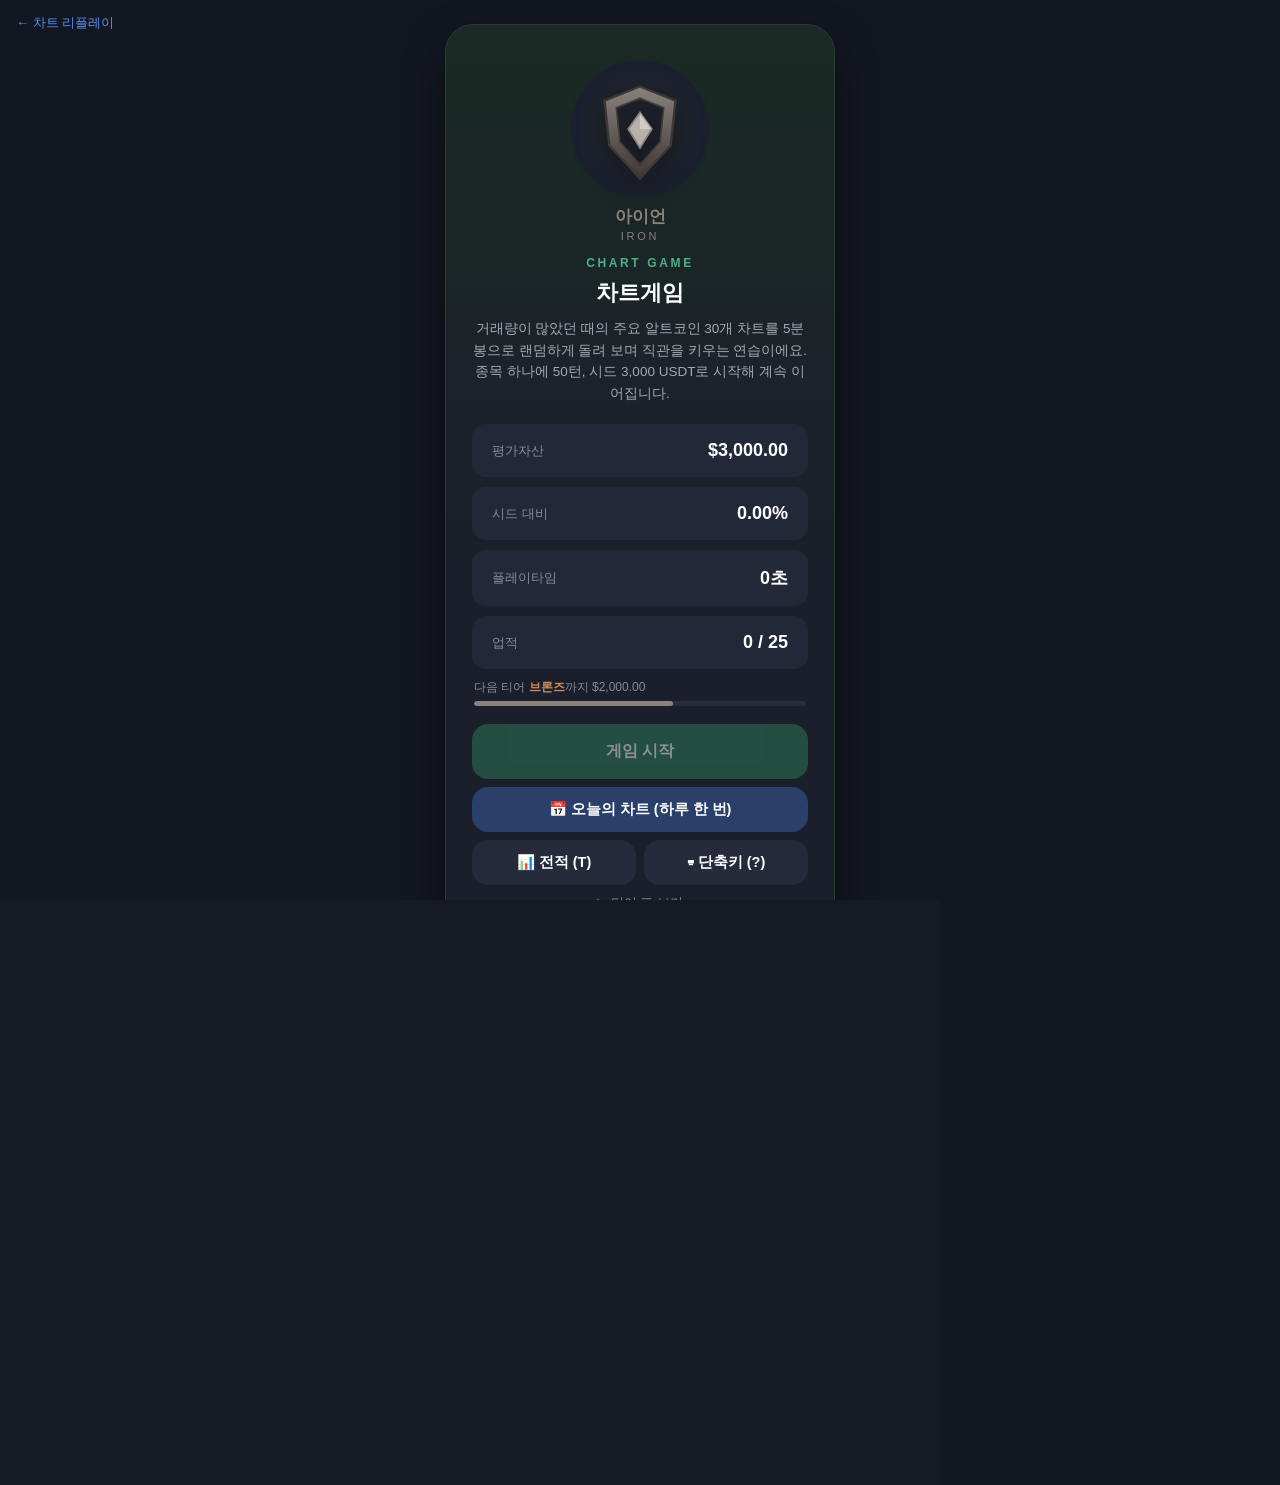
==== commit 474c94f7: "친구 화면이 예전 버전으로 뜨던 문제: 예전 폴더 서버가 켜져 있으면 닫으라고 안내(같은 포트=기록 유지), 업데이트 뒤 새 실행기로 다시 켜기, js·css 주소에 버전 숫자를 " ====
--- a/game.html
+++ b/game.html
@@ -4,7 +4,7 @@
 <meta charset="utf-8">
 <title>차트게임</title>
 <meta http-equiv="refresh" content="0; url=replay.html?game">
-<script>location.replace('replay.html?game');</script>
+<script>location.replace('replay.html?game' + location.search.replace(/^\?/, '&'));</script>
 </head>
 <body style="background:#131722;color:#d1d4dc;font-family:-apple-system,sans-serif">
 <p><a href="replay.html?game" style="color:#2962ff">차트게임으로 이동</a></p>
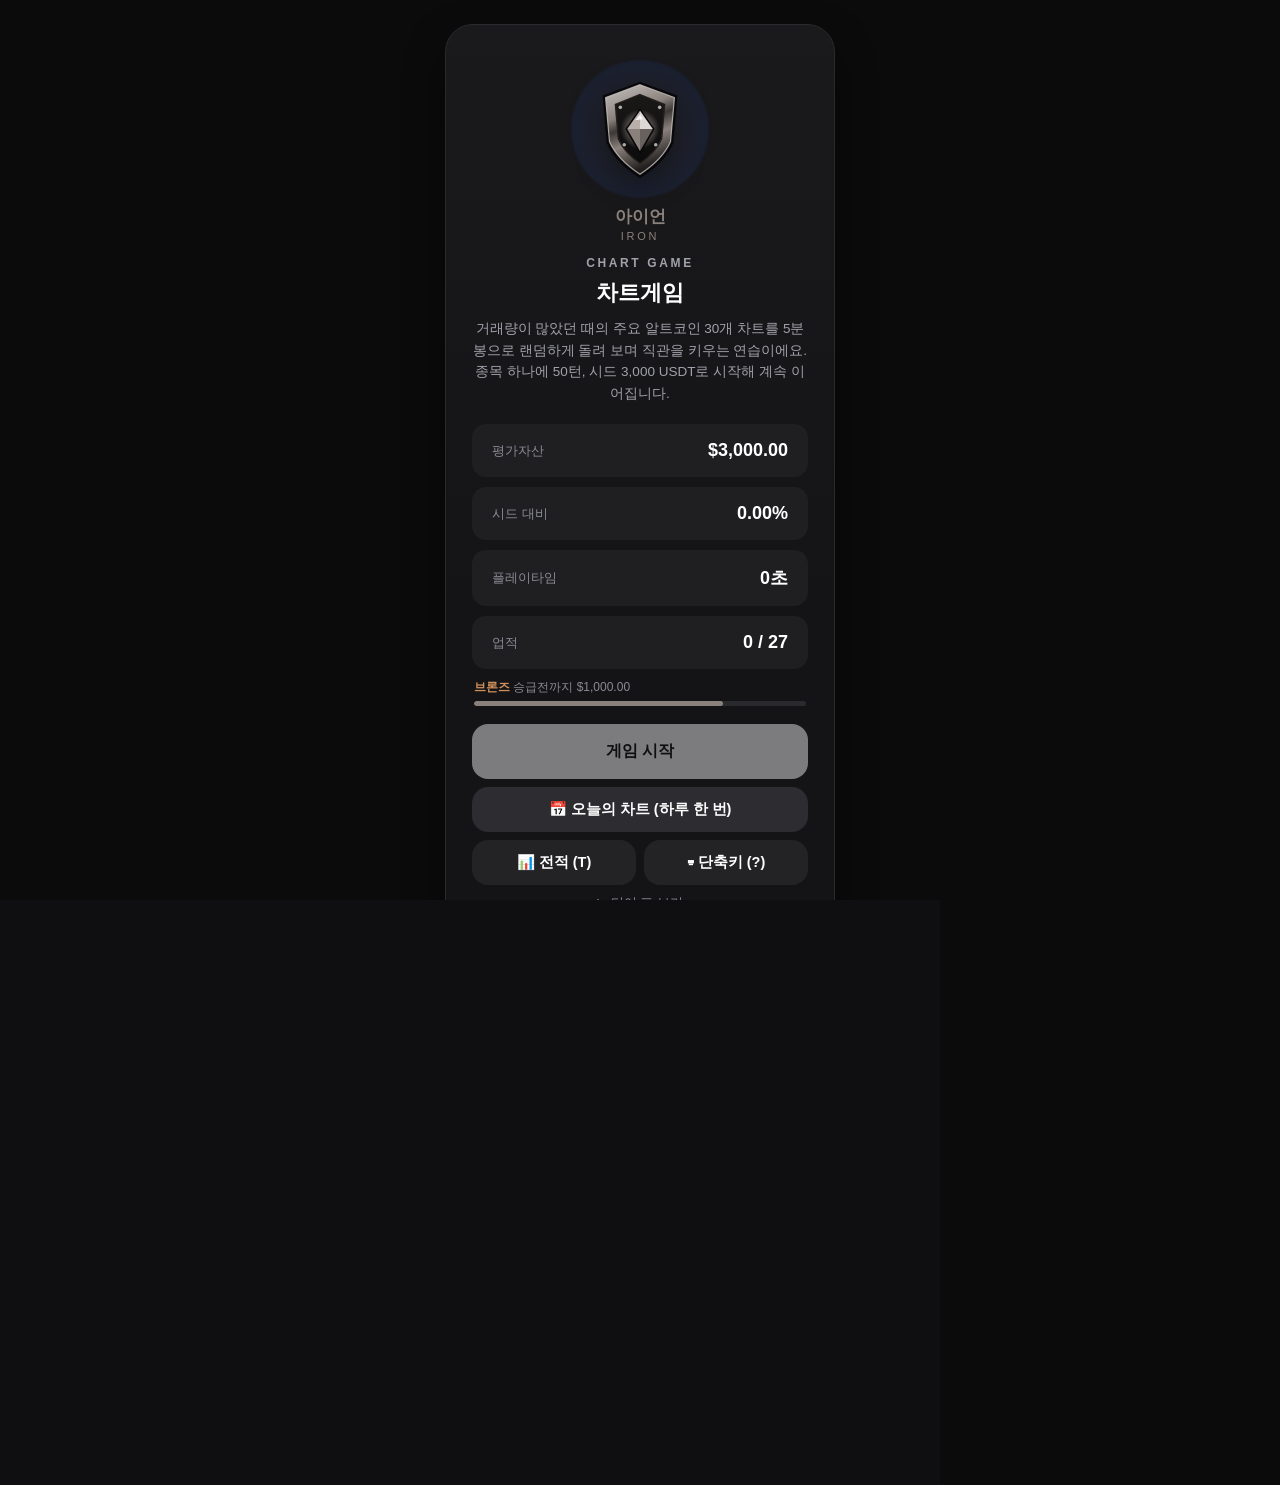
==== commit f15a68ba: "차트게임만 남김(리플레이 화면 없앰) / 티어 기준 조정(브론즈 4천~챌린저 10만)·승급전(5판 3승, +10불 이상 승·손실 패·그 사이 무승부) / 엠블럼 다시 그림(금속 질" ====
--- a/game.html
+++ b/game.html
@@ -6,7 +6,7 @@
 <meta http-equiv="refresh" content="0; url=replay.html?game">
 <script>location.replace('replay.html?game' + location.search.replace(/^\?/, '&'));</script>
 </head>
-<body style="background:#131722;color:#d1d4dc;font-family:-apple-system,sans-serif">
-<p><a href="replay.html?game" style="color:#2962ff">차트게임으로 이동</a></p>
+<body style="background:#0b0b0c;color:#d4d4d8;font-family:-apple-system,sans-serif">
+<p><a href="replay.html?game" style="color:#52525b">차트게임으로 이동</a></p>
 </body>
 </html>
